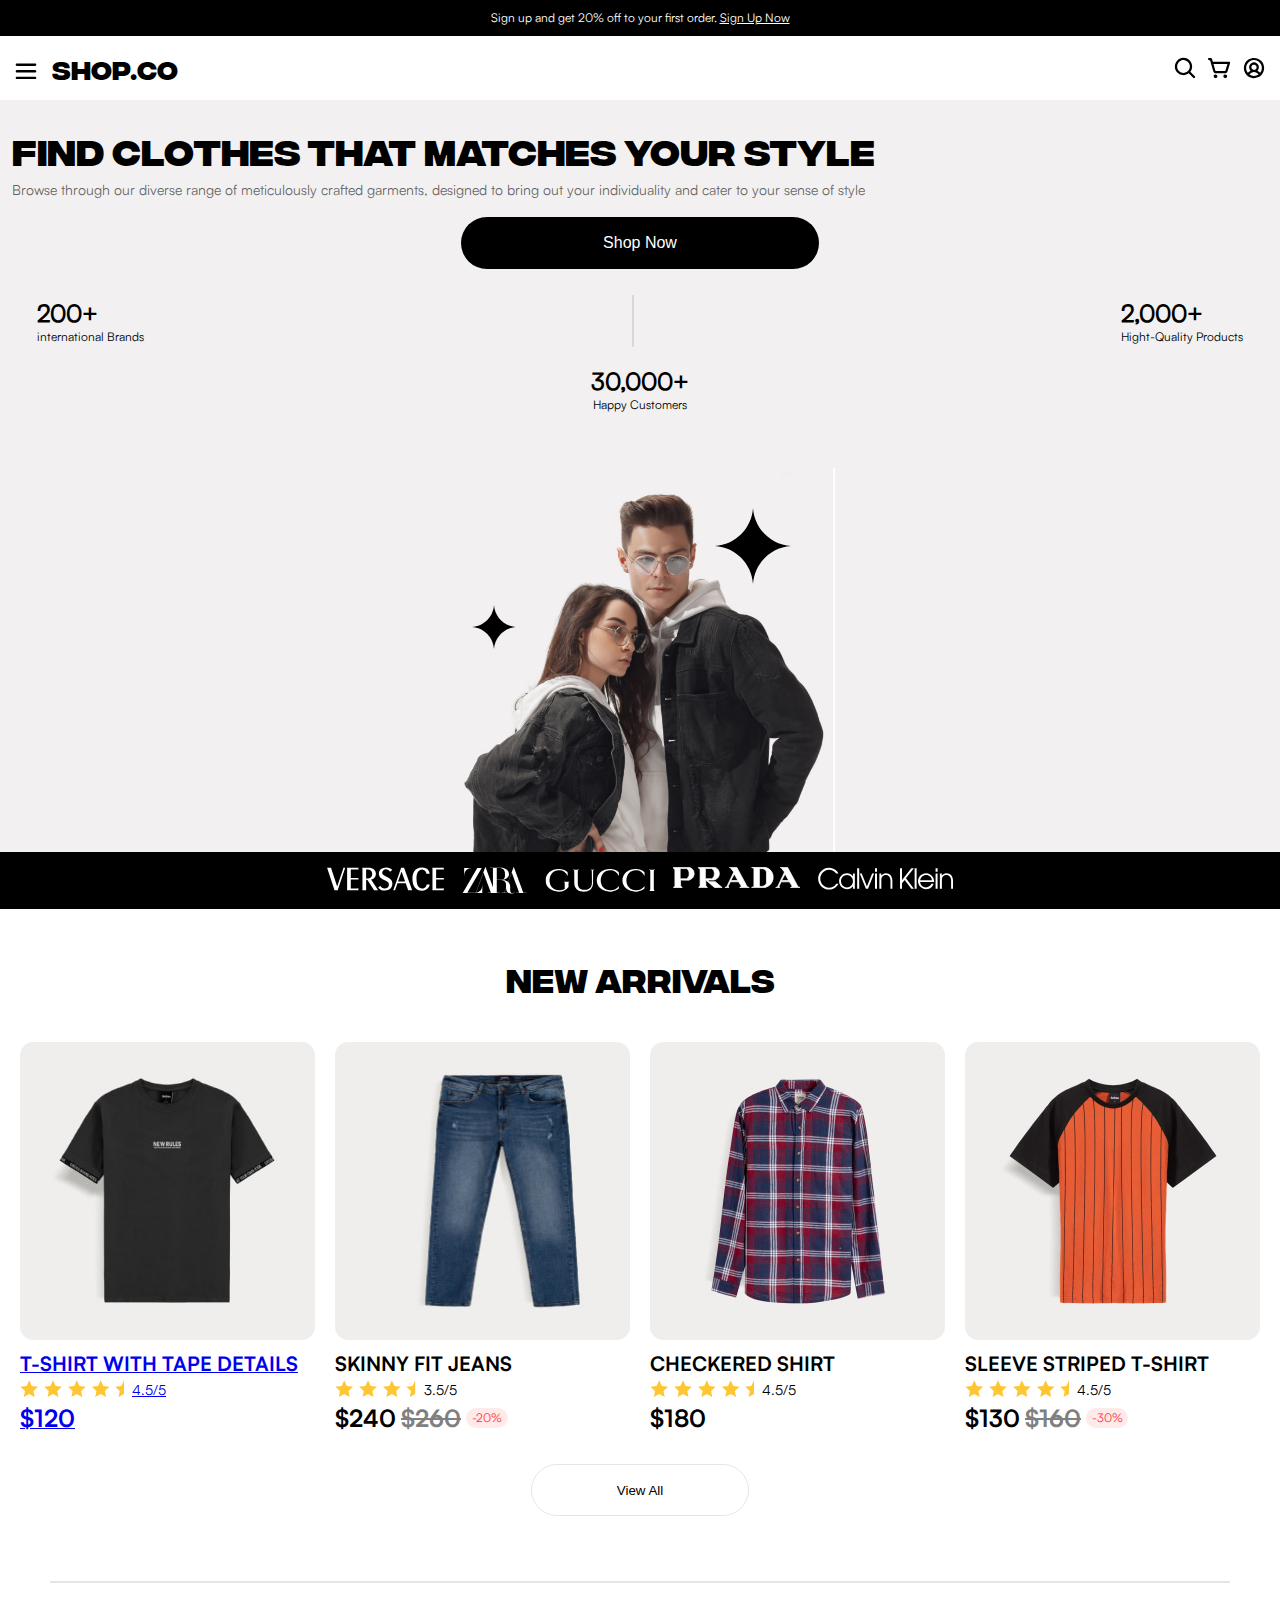
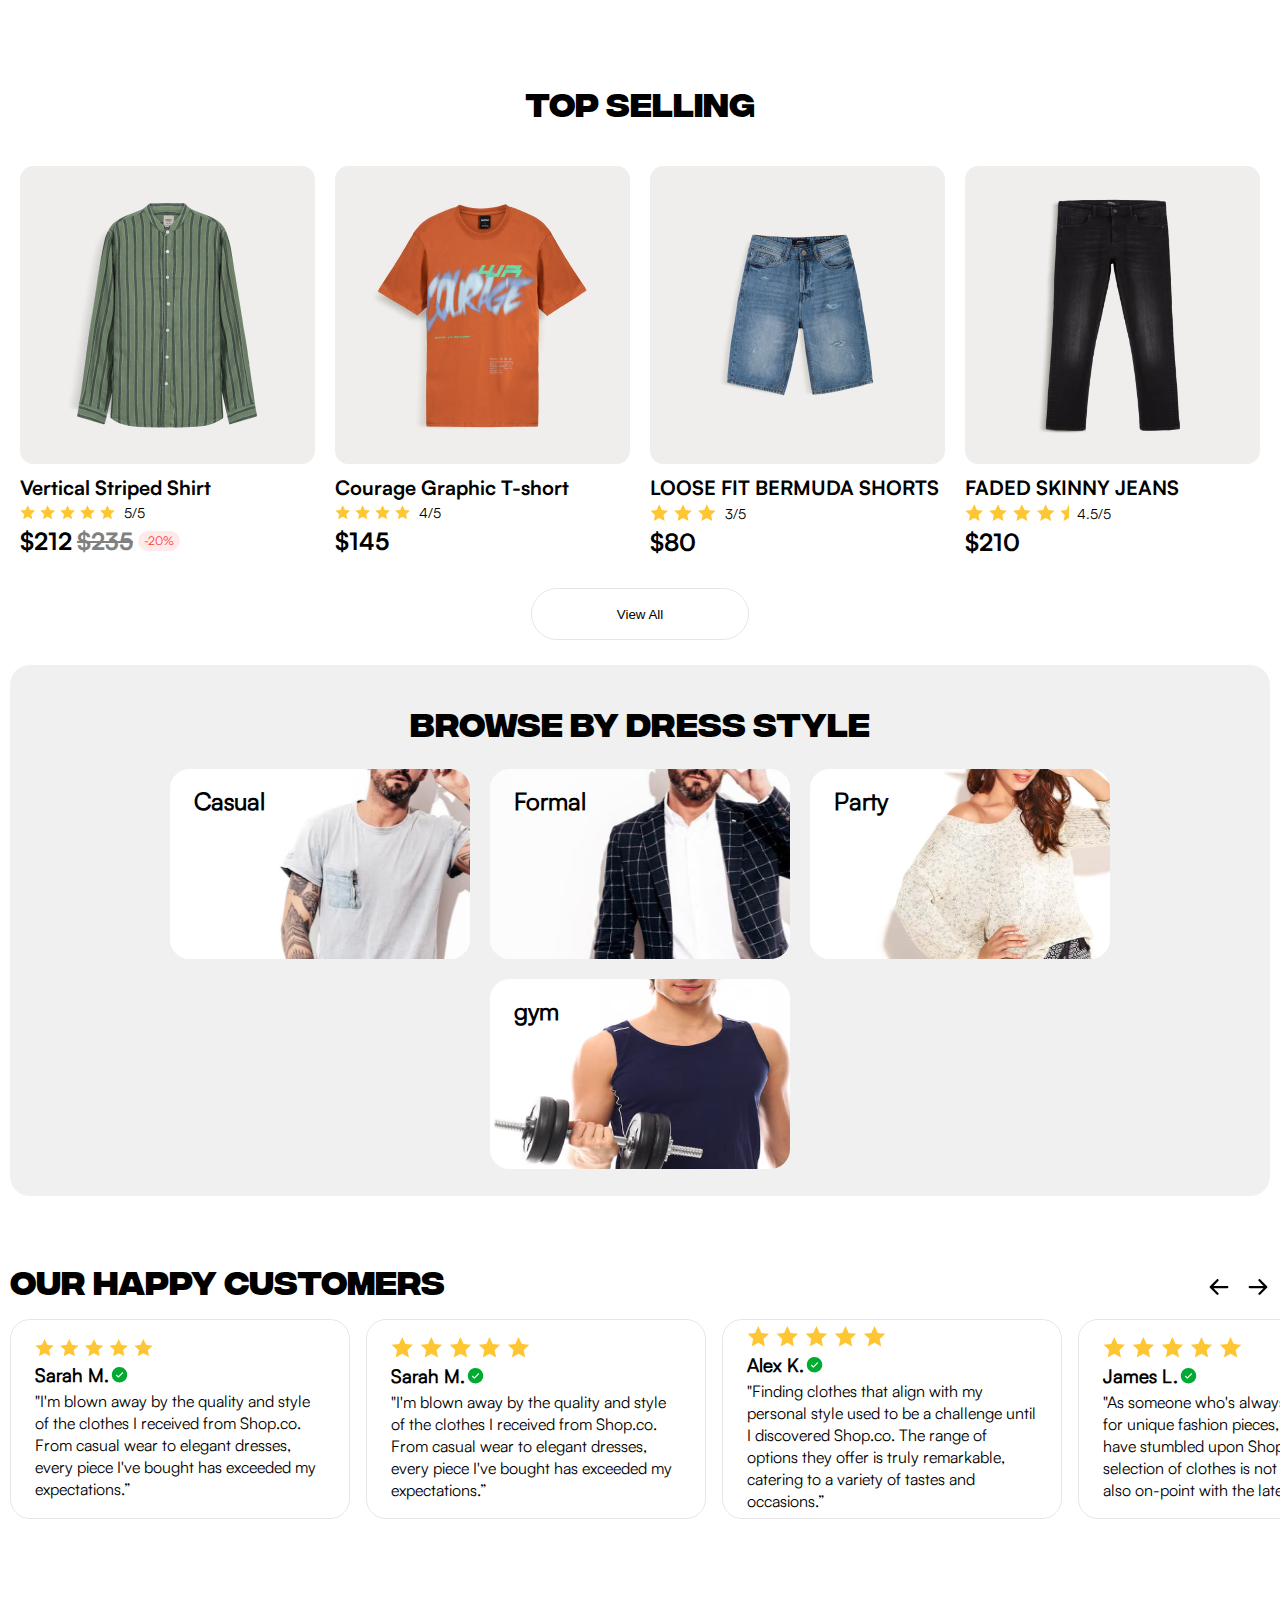
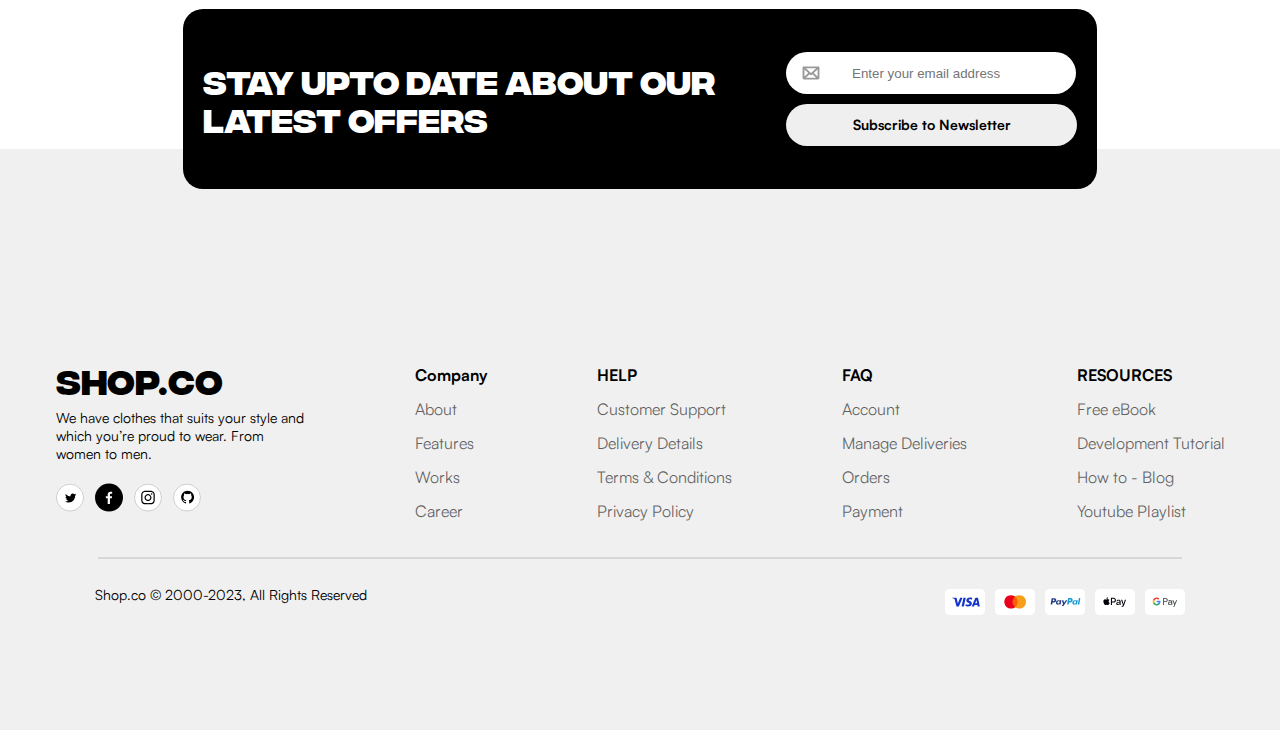
==== index.html @ 314d1ae5 "inital commit" ====
<html lang="en">
  <head>
    <meta charset="UTF-8" />
    <meta name="viewport" content="width=device-width, initial-scale=1.0" />
    <link rel="stylesheet" href="src/style.css" />
    <link href="https://fonts.googleapis.com/css2?family=Kanit:wght@400;700&display=swap" rel="stylesheet">
    <title>SHOP.CO</title>
    <script defer src="src/js/controller.js" type="module"></script>
  </head>
  <body>
    <header>
      <div class="offer">
        <p>
          Sign up and get 20% off to your first order. <a href="#"
            >Sign Up Now</a
          >
        </p>
        <div class="action">
          <svg width="14" height="14" viewBox="0 0 14 14" fill="none" xmlns="http://www.w3.org/2000/svg">
            <path d="M13.2882 11.9617C13.4644 12.1378 13.5633 12.3767 13.5633 12.6258C13.5633 12.8749 13.4644 13.1137 13.2882 13.2898C13.1121 13.466 12.8733 13.5649 12.6242 13.5649C12.3751 13.5649 12.1362 13.466 11.9601 13.2898L6.99997 8.32812L2.03825 13.2883C1.86213 13.4644 1.62326 13.5633 1.37418 13.5633C1.12511 13.5633 0.886243 13.4644 0.710122 13.2883C0.534002 13.1122 0.435059 12.8733 0.435059 12.6242C0.435059 12.3751 0.534002 12.1363 0.710122 11.9602L5.67184 7L0.711685 2.03828C0.535564 1.86216 0.436621 1.62329 0.436621 1.37422C0.436621 1.12515 0.535564 0.886276 0.711685 0.710156C0.887805 0.534036 1.12668 0.435092 1.37575 0.435092C1.62482 0.435092 1.86369 0.534036 2.03981 0.710156L6.99997 5.67187L11.9617 0.709374C12.1378 0.533254 12.3767 0.434311 12.6257 0.434311C12.8748 0.434311 13.1137 0.533254 13.2898 0.709374C13.4659 0.885495 13.5649 1.12437 13.5649 1.37344C13.5649 1.62251 13.4659 1.86138 13.2898 2.0375L8.32809 7L13.2882 11.9617Z" fill="white"/>
          </svg>            
        </div>
      </div>
      <nav>
        <div class="nav-content">
          <div class="nav-logo">
            <button class="mobile-menu-btn">
              <svg width="22" height="22" viewBox="0 0 20 10" class="bi-list" fill="none" xmlns="http://www.w3.org/2000/svg">
                <path d="M19.375 8C19.375 8.29837 19.2565 8.58452 19.0455 8.79549C18.8345 9.00647 18.5484 9.125 18.25 9.125H1.75C1.45163 9.125 1.16548 9.00647 0.954505 8.79549C0.743526 8.58452 0.625 8.29837 0.625 8C0.625 7.70163 0.743526 7.41548 0.954505 7.2045C1.16548 6.99353 1.45163 6.875 1.75 6.875H18.25C18.5484 6.875 18.8345 6.99353 19.0455 7.2045C19.2565 7.41548 19.375 7.70163 19.375 8ZM1.75 3.125H18.25C18.5484 3.125 18.8345 3.00647 19.0455 2.7955C19.2565 2.58452 19.375 2.29837 19.375 2C19.375 1.70163 19.2565 1.41548 19.0455 1.2045C18.8345 0.993526 18.5484 0.875 18.25 0.875H1.75C1.45163 0.875 1.16548 0.993526 0.954505 1.2045C0.743526 1.41548 0.625 1.70163 0.625 2C0.625 2.29837 0.743526 2.58452 0.954505 2.7955C1.16548 3.00647 1.45163 3.125 1.75 3.125ZM18.25 12.875H1.75C1.45163 12.875 1.16548 12.9935 0.954505 13.2045C0.743526 13.4155 0.625 13.7016 0.625 14C0.625 14.2984 0.743526 14.5845 0.954505 14.7955C1.16548 15.0065 1.45163 15.125 1.75 15.125H18.25C18.5484 15.125 18.8345 15.0065 19.0455 14.7955C19.2565 14.5845 19.375 14.2984 19.375 14C19.375 13.7016 19.2565 13.4155 19.0455 13.2045C18.8345 12.9935 18.5484 12.875 18.25 12.875Z" fill="black"/>
              </svg>
            </button>
            <span class="brand-name">SHOP.CO</span>
          </div>

          <!--For lg devices-->
          <div class="nav-options">
            <ul class="menu_options">
              <li class="shop">
                Shop
                <svg width="12" height="7" viewBox="0 0 12 7" fill="none" class="menu-btn" xmlns="http://www.w3.org/2000/svg">
                  <path d="M11.5306 1.53061L6.5306 6.53061C6.46092 6.60053 6.37813 6.65601 6.28696 6.69386C6.1958 6.73172 6.09806 6.7512 5.99935 6.7512C5.90064 6.7512 5.8029 6.73172 5.71173 6.69386C5.62057 6.65601 5.53778 6.60053 5.4681 6.53061L0.468098 1.53061C0.327202 1.38972 0.248047 1.19862 0.248047 0.999362C0.248047 0.800105 0.327202 0.609009 0.468098 0.468112C0.608994 0.327216 0.800091 0.248062 0.999348 0.248062C1.19861 0.248062 1.3897 0.327216 1.5306 0.468112L5.99997 4.93749L10.4693 0.467488C10.6102 0.326592 10.8013 0.247437 11.0006 0.247437C11.1999 0.247437 11.391 0.326592 11.5318 0.467488C11.6727 0.608384 11.7519 0.79948 11.7519 0.998738C11.7519 1.198 11.6727 1.38909 11.5318 1.52999L11.5306 1.53061Z" fill="black"/>
                  </svg>
                  <div class="shop-menu hidden">
                    <ul>
                      <li class="shop-menu-option" data-goto='top-selling-section'>TOP SELLING</li>
                      <li class="shop-menu-option" data-goto='browse-section'>BROWSE BY DRESS STYLE</li>
                      <li class="shop-menu-option" data-goto='newslist'>LEATEST OFFERS</li>
                    </ul>
                  </div>
              </li>
              <li>On Sale</li>
              <li class="new-arrival-btn" data-goto="new-arrivals-section">New Arrivals</li>
              <li>Brands</li>
              <li>
                <div class="search-field">
                    <div class="search-icon">
                      <svg width="22" height="22" viewBox="0 0 22 22" fill="none" xmlns="http://www.w3.org/2000/svg">
                        <path d="M20.7958 19.2041L16.3436 14.75C17.6785 13.0104 18.3018 10.8282 18.0869 8.64606C17.872 6.46389 16.8352 4.44515 15.1866 2.99936C13.538 1.55356 11.4013 0.78898 9.20972 0.860705C7.01817 0.932429 4.93595 1.83509 3.38546 3.38558C1.83497 4.93607 0.932307 7.01829 0.860583 9.20984C0.788858 11.4014 1.55344 13.5382 2.99924 15.1867C4.44503 16.8353 6.46377 17.8722 8.64594 18.087C10.8281 18.3019 13.0103 17.6787 14.7499 16.3437L19.2058 20.8006C19.3105 20.9053 19.4347 20.9883 19.5714 21.0449C19.7081 21.1015 19.8547 21.1307 20.0027 21.1307C20.1507 21.1307 20.2972 21.1015 20.434 21.0449C20.5707 20.9883 20.6949 20.9053 20.7996 20.8006C20.9042 20.696 20.9872 20.5717 21.0439 20.435C21.1005 20.2983 21.1296 20.1517 21.1296 20.0037C21.1296 19.8557 21.1005 19.7092 21.0439 19.5725C20.9872 19.4357 20.9042 19.3115 20.7996 19.2069L20.7958 19.2041ZM3.12487 9.49999C3.12487 8.23914 3.49876 7.0066 4.19925 5.95823C4.89975 4.90987 5.89539 4.09277 7.06026 3.61026C8.22514 3.12775 9.50694 3.00151 10.7436 3.24749C11.9802 3.49347 13.1161 4.10063 14.0077 4.99219C14.8992 5.88375 15.5064 7.01966 15.7524 8.25629C15.9984 9.49292 15.8721 10.7747 15.3896 11.9396C14.9071 13.1045 14.09 14.1001 13.0416 14.8006C11.9933 15.5011 10.7607 15.875 9.49987 15.875C7.80965 15.8733 6.18915 15.201 4.99398 14.0059C3.79882 12.8107 3.12661 11.1902 3.12487 9.49999Z" fill="black" fill-opacity="0.4"/>
                      </svg>                        
                    </div>
                    <div class="search">
                      <input type="text" placeholder="Search for products..." />
                    </div>
                  </div>
                </div>
              </li>
            </ul>

          <div class="nav-btns">
            <a href="">
              <svg width="22" height="22" viewBox="0 0 22 22" fill="none" class="bi-search" xmlns="http://www.w3.org/2000/svg">
                <path d="M20.7958 19.2041L16.3436 14.75C17.6785 13.0104 18.3018 10.8282 18.0869 8.64606C17.872 6.46389 16.8352 4.44515 15.1866 2.99936C13.538 1.55356 11.4013 0.78898 9.20972 0.860705C7.01817 0.932429 4.93595 1.83509 3.38546 3.38558C1.83497 4.93607 0.932307 7.01829 0.860583 9.20984C0.788858 11.4014 1.55344 13.5382 2.99924 15.1867C4.44503 16.8353 6.46377 17.8722 8.64594 18.087C10.8281 18.3019 13.0103 17.6787 14.7499 16.3437L19.2058 20.8006C19.3105 20.9053 19.4347 20.9883 19.5714 21.0449C19.7081 21.1015 19.8547 21.1307 20.0027 21.1307C20.1507 21.1307 20.2972 21.1015 20.434 21.0449C20.5707 20.9883 20.6949 20.9053 20.7996 20.8006C20.9042 20.696 20.9872 20.5717 21.0439 20.435C21.1005 20.2983 21.1296 20.1517 21.1296 20.0037C21.1296 19.8557 21.1005 19.7092 21.0439 19.5725C20.9872 19.4357 20.9042 19.3115 20.7996 19.2069L20.7958 19.2041ZM3.12487 9.49999C3.12487 8.23914 3.49876 7.0066 4.19925 5.95823C4.89975 4.90987 5.89539 4.09277 7.06026 3.61026C8.22514 3.12775 9.50694 3.00151 10.7436 3.24749C11.9802 3.49347 13.1161 4.10063 14.0077 4.99219C14.8992 5.88375 15.5064 7.01966 15.7524 8.25629C15.9984 9.49292 15.8721 10.7747 15.3896 11.9396C14.9071 13.1045 14.09 14.1001 13.0416 14.8006C11.9933 15.5011 10.7607 15.875 9.49987 15.875C7.80965 15.8733 6.18915 15.201 4.99398 14.0059C3.79882 12.8107 3.12661 11.1902 3.12487 9.49999Z" fill="black"/>
              </svg>
            </a>
            <a href="cart.html" class="cart-container">
              <svg width="23" height="22" viewBox="0 0 23 22" fill="none" xmlns="http://www.w3.org/2000/svg">
                <path d="M9.375 19.25C9.375 19.6208 9.26503 19.9834 9.059 20.2917C8.85298 20.6 8.56014 20.8404 8.21753 20.9823C7.87492 21.1242 7.49792 21.1613 7.1342 21.089C6.77049 21.0166 6.4364 20.838 6.17417 20.5758C5.91195 20.3136 5.73337 19.9795 5.66103 19.6158C5.58868 19.2521 5.62581 18.8751 5.76773 18.5325C5.90964 18.1899 6.14996 17.897 6.45831 17.691C6.76665 17.485 7.12916 17.375 7.5 17.375C7.99728 17.375 8.47419 17.5725 8.82582 17.9242C9.17745 18.2758 9.375 18.7527 9.375 19.25ZM17.25 17.375C16.8792 17.375 16.5166 17.485 16.2083 17.691C15.9 17.897 15.6596 18.1899 15.5177 18.5325C15.3758 18.8751 15.3387 19.2521 15.411 19.6158C15.4834 19.9795 15.662 20.3136 15.9242 20.5758C16.1864 20.838 16.5205 21.0166 16.8842 21.089C17.2479 21.1613 17.6249 21.1242 17.9675 20.9823C18.3101 20.8404 18.603 20.6 18.809 20.2917C19.015 19.9834 19.125 19.6208 19.125 19.25C19.125 18.7527 18.9275 18.2758 18.5758 17.9242C18.2242 17.5725 17.7473 17.375 17.25 17.375ZM22.0753 6.08094L19.5169 14.3966C19.3535 14.9343 19.0211 15.4051 18.569 15.739C18.1169 16.0729 17.5692 16.2521 17.0072 16.25H7.77469C7.2046 16.2482 6.65046 16.0616 6.1953 15.7183C5.74015 15.3751 5.40848 14.8936 5.25 14.3459L2.04469 3.125H1.125C0.826631 3.125 0.540483 3.00647 0.329505 2.7955C0.118526 2.58452 0 2.29837 0 2C0 1.70163 0.118526 1.41548 0.329505 1.2045C0.540483 0.993526 0.826631 0.875 1.125 0.875H2.32687C2.73407 0.876258 3.12988 1.00951 3.45493 1.25478C3.77998 1.50004 4.01674 1.84409 4.12969 2.23531L4.81312 4.625H21C21.1761 4.62499 21.3497 4.6663 21.5069 4.74561C21.664 4.82492 21.8004 4.94001 21.905 5.08164C22.0096 5.22326 22.0795 5.38746 22.1091 5.56102C22.1387 5.73458 22.1271 5.91266 22.0753 6.08094ZM19.4766 6.875H5.45531L7.41375 13.7281C7.43617 13.8065 7.48354 13.8755 7.54867 13.9245C7.6138 13.9736 7.69315 14.0001 7.77469 14H17.0072C17.0875 14.0002 17.1656 13.9746 17.2303 13.927C17.2949 13.8794 17.3426 13.8123 17.3662 13.7356L19.4766 6.875Z" fill="black"/>
              </svg>
              <div class="cart-items-count hidden">
                <span class="total-items">1</span>
              </div>
            </a>
            <a href="#">
              <svg width="22" height="22" viewBox="0 0 22 22" fill="none" xmlns="http://www.w3.org/2000/svg">
                <path d="M11 0.875C8.99747 0.875 7.0399 1.46882 5.37486 2.58137C3.70981 3.69392 2.41206 5.27523 1.64572 7.12533C0.879387 8.97543 0.678878 11.0112 1.06955 12.9753C1.46023 14.9393 2.42454 16.7435 3.84055 18.1595C5.25656 19.5755 7.06066 20.5398 9.02471 20.9305C10.9888 21.3211 13.0246 21.1206 14.8747 20.3543C16.7248 19.5879 18.3061 18.2902 19.4186 16.6251C20.5312 14.9601 21.125 13.0025 21.125 11C21.122 8.3156 20.0543 5.74199 18.1562 3.84383C16.258 1.94567 13.6844 0.877978 11 0.875ZM6.45969 17.4284C6.98195 16.7143 7.66528 16.1335 8.45418 15.7331C9.24308 15.3327 10.1153 15.124 11 15.124C11.8847 15.124 12.7569 15.3327 13.5458 15.7331C14.3347 16.1335 15.0181 16.7143 15.5403 17.4284C14.2134 18.3695 12.6268 18.875 11 18.875C9.37323 18.875 7.78665 18.3695 6.45969 17.4284ZM8.375 10.25C8.375 9.73082 8.52896 9.22331 8.8174 8.79163C9.10583 8.35995 9.5158 8.0235 9.99546 7.82482C10.4751 7.62614 11.0029 7.57415 11.5121 7.67544C12.0213 7.77672 12.489 8.02673 12.8562 8.39384C13.2233 8.76096 13.4733 9.22869 13.5746 9.73789C13.6759 10.2471 13.6239 10.7749 13.4252 11.2545C13.2265 11.7342 12.8901 12.1442 12.4584 12.4326C12.0267 12.721 11.5192 12.875 11 12.875C10.3038 12.875 9.63613 12.5984 9.14385 12.1062C8.65157 11.6139 8.375 10.9462 8.375 10.25ZM17.1875 15.8694C16.4583 14.9419 15.5289 14.1914 14.4688 13.6737C15.1444 12.9896 15.6026 12.1208 15.7858 11.1769C15.9689 10.2329 15.8688 9.25583 15.498 8.36861C15.1273 7.4814 14.5024 6.72364 13.702 6.19068C12.9017 5.65771 11.9616 5.37334 11 5.37334C10.0384 5.37334 9.09833 5.65771 8.29797 6.19068C7.49762 6.72364 6.87275 7.4814 6.50198 8.36861C6.13121 9.25583 6.0311 10.2329 6.21424 11.1769C6.39739 12.1208 6.85561 12.9896 7.53125 13.6737C6.4711 14.1914 5.54168 14.9419 4.8125 15.8694C3.89661 14.7083 3.32614 13.3129 3.1664 11.8427C3.00665 10.3725 3.2641 8.88711 3.90925 7.55644C4.55441 6.22578 5.5612 5.10366 6.81439 4.31855C8.06757 3.53343 9.5165 3.11703 10.9953 3.11703C12.4741 3.11703 13.9231 3.53343 15.1762 4.31855C16.4294 5.10366 17.4362 6.22578 18.0814 7.55644C18.7265 8.88711 18.984 10.3725 18.8242 11.8427C18.6645 13.3129 18.094 14.7083 17.1781 15.8694H17.1875Z" fill="black"/>
              </svg>    
            </a>
          </div>
        </div>
      </nav>
    </header>

    <div class="nav-menu hidden">
      <ul>
        <li class="shop">
          <span class="shop-title">Shop</span>
          <svg width="12" height="7" viewBox="0 0 12 7" fill="none" class="menu-btn" xmlns="http://www.w3.org/2000/svg">
            <path d="M11.5306 1.53061L6.5306 6.53061C6.46092 6.60053 6.37813 6.65601 6.28696 6.69386C6.1958 6.73172 6.09806 6.7512 5.99935 6.7512C5.90064 6.7512 5.8029 6.73172 5.71173 6.69386C5.62057 6.65601 5.53778 6.60053 5.4681 6.53061L0.468098 1.53061C0.327202 1.38972 0.248047 1.19862 0.248047 0.999362C0.248047 0.800105 0.327202 0.609009 0.468098 0.468112C0.608994 0.327216 0.800091 0.248062 0.999348 0.248062C1.19861 0.248062 1.3897 0.327216 1.5306 0.468112L5.99997 4.93749L10.4693 0.467488C10.6102 0.326592 10.8013 0.247437 11.0006 0.247437C11.1999 0.247437 11.391 0.326592 11.5318 0.467488C11.6727 0.608384 11.7519 0.79948 11.7519 0.998738C11.7519 1.198 11.6727 1.38909 11.5318 1.52999L11.5306 1.53061Z" fill="black"/>
          </svg>
          <div class="shop-menu hidden">
            <ul>
              <li class="shop-menu-option" data-goto='top-selling-section'>TOP SELLING</li>
              <li class="shop-menu-option" data-goto='browse-section'>BROWSE BY DRESS STYLE</li>
              <li class="shop-menu-option" data-goto='newslist'>LEATEST OFFERS</li>
            </ul>
          </div>
        </li>
        <li>On Sale</li>
        <li class="new-arrival-btn" data-goto="new-arrivals-section">New Arrivals</li>
        <li>Brands</li>
      </ul>
      <hr class="nav-menu-hr">
      <div class="barnd-info">
        <div class="logo">
          <span>SHOP.CO</span>
        </div>
        <div class="copy-rights">
          Shop.co © 2000-2023, All Rights Reserved
        </div>
      </div>
    </div>

    

    <main class="main-view">
        <!--Landing section-->
        <section class="section landing-section">
          <div class="landing-content">
            <h1>FIND CLOTHES THAT MATCHES YOUR STYLE</h1>
            <p>Browse through our diverse range of meticulously crafted garments, designed to bring out your individuality and cater to your sense of style</p>
            <div class="landing-action">
              <button class="shop-btn">Shop Now</button>
            </div>
            <div class="common-info">
                <div class="international-brands">
                    <p>200+ <br><span>international Brands</span></p>
                </div>
                <hr>
                <div class="hight-quality--products">
                    <p>2,000+ <br> <span>Hight-Quality Products</span></p>
                </div> <hr class="line">
                <div class="happy-customers">
                    <p>30,000+ <br><span>Happy Customers</span></p>
                </div>
            </div>
          </div>
            <div class="landing-seciotn--img">
              <div class="img-container">
                <img src="src/img/rectagle1.jpg" alt="" class="landing-img">
                <svg width="76" height="76" viewBox="0 0 76 76" fill="none" class="star1" xmlns="http://www.w3.org/2000/svg">
                  <path d="M38 0C39.2901 20.4286 55.5712 36.71 76 38C55.5712 39.2901 39.2901 55.5712 38 76C36.71 55.5712 20.4286 39.2901 0 38C20.4286 36.71 36.71 20.4286 38 0Z" fill="black"/>
                </svg>
                <svg width="44" height="44" viewBox="0 0 44 44" fill="none" class="star2" xmlns="http://www.w3.org/2000/svg">
                  <path d="M22 0C22.7469 11.8271 32.1728 21.2531 44 22C32.1728 22.7469 22.7469 32.1728 22 44C21.2531 32.1728 11.8271 22.7469 0 22C11.8271 21.2531 21.2531 11.8271 22 0Z" fill="black"/>
                </svg>  
              </div>
            </div>
            <div class="brands">
              <svg width="117" height="24" viewBox="0 0 117 24" fill="none" xmlns="http://www.w3.org/2000/svg">
                <path fill-rule="evenodd" clip-rule="evenodd" d="M105.305 0.862209H116.736V2.68371C116.404 2.57222 116.057 2.51474 115.707 2.51349H109.135V11.025H115.527C115.987 11.025 116.395 10.9746 116.736 10.8887V12.7022C116.446 12.6343 116.047 12.5999 115.553 12.5999H109.135V21.4009H115.51C115.86 21.4009 116.277 21.35 116.736 21.2392V23.1969H105.322C105.413 22.8526 105.459 22.4979 105.458 22.1417V1.94293C105.458 1.50066 105.407 1.13476 105.305 0.862209ZM102.659 6.65867L99.3559 6.63371C99.1942 4.77776 98.1305 2.98122 95.7898 2.65026C90.7761 2.19901 89.3629 7.70544 89.4907 11.7318C89.619 15.6129 90.2394 21.5796 95.4149 21.5796C97.5858 21.5796 99.6709 19.3493 99.6025 17.4684L102.659 17.4434C102.437 21.3245 97.9857 23.5713 95.8662 23.6482C88.6231 23.8953 85.5921 19.0687 85.4393 12.1821C85.3036 5.94434 87.8569 0.402466 95.0151 0.402466C101.143 0.487825 102.327 4.11386 102.659 6.65867ZM51.1458 20.6601L53.3337 18.8301C54.4738 20.7115 55.4103 21.5706 57.6746 21.5706C59.9723 21.5706 61.9051 20.1749 61.9051 17.707C61.9051 16.4895 61.4109 15.4936 60.4325 14.7449C59.9892 14.3954 58.8661 13.7914 57.0955 12.9488C54.4484 11.6809 51.8696 10.0291 51.8696 6.71008C51.8696 2.52198 55.4273 0.675017 59.1806 0.538242C61.4024 0.453382 64.1604 1.67986 65.275 3.05809L63.0537 4.76878C62.6575 4.02944 62.0685 3.41118 61.3492 2.97964C60.6299 2.54811 59.8072 2.3194 58.9684 2.31781C56.1336 2.31781 53.8868 5.6034 56.2359 7.86768C56.8314 8.44622 58.0494 9.16105 59.9049 10.0121C62.8665 11.3999 65.3943 13.0591 65.3943 16.7281C65.3943 17.996 65.0624 19.1791 64.407 20.2603C63.0881 22.4392 60.8833 23.5289 57.8023 23.5289C54.2612 23.5289 53.5638 22.7202 51.1458 20.6601ZM19.9766 0.862209H31.3983V2.68371C31.0665 2.57226 30.719 2.51479 30.369 2.51349H23.7983V11.025H30.1903C30.65 11.025 31.0589 10.9746 31.3988 10.8887V12.7022C31.1093 12.6343 30.7094 12.5999 30.2247 12.5999H23.7983V21.4009H30.1733C30.5223 21.4009 30.9396 21.35 31.3988 21.2392V23.1969H19.9941C20.0775 22.8513 20.1202 22.4972 20.1214 22.1417V1.94293C20.1214 1.50066 20.07 1.13476 19.9766 0.862209ZM0 0.862209H4.15366V1.06687C4.15366 1.25406 4.21306 1.50066 4.3154 1.81564L10.1708 19.4431L16.1804 1.73877C16.2737 1.44126 16.3251 1.15173 16.3251 0.862209H18.3423C18.1381 1.21962 17.9849 1.5351 17.891 1.81564L11.0303 22.2864C10.9625 22.4821 10.9031 22.7886 10.8521 23.1974H7.44724C7.39579 22.888 7.31899 22.5833 7.21762 22.2864L0.493687 1.97737C0.338365 1.60282 0.17644 1.23104 0.00798685 0.862209H0ZM44.1154 12.5065C46.8389 11.9699 48.9245 9.88485 48.9245 6.90576C48.9245 2.99819 45.6558 0.86171 41.9959 0.86171H35.3059C35.3992 1.20265 35.4506 1.56006 35.4506 1.93444V22.1237C35.4506 22.558 35.3992 22.9239 35.3059 23.1964H39.2893C39.1919 22.8472 39.1432 22.4862 39.1446 22.1237V12.847L40.421 12.9833L47.0945 23.1964H51.1034L44.1154 12.5065ZM43.426 10.8043C42.7027 11.3145 41.8341 11.5696 40.8383 11.5696H39.1361V2.48903H40.6596C41.9624 2.48903 42.9748 2.812 43.6986 3.45843C44.6859 4.35296 45.1881 5.56147 45.1881 7.07648C45.1881 8.71079 44.6006 9.95374 43.426 10.8048M84.7754 22.2695L77.3367 1.60299C77.254 1.36404 77.2053 1.11469 77.1919 0.862209H73.9737C73.9737 1.12627 73.9313 1.40681 73.829 1.68785L66.6203 22.2695C66.526 22.5665 66.3732 22.8735 66.1691 23.1969H68.2457C68.2377 22.8565 68.2801 22.5415 68.3739 22.2695L70.5094 16.2H78.7234L80.8344 22.27C80.9452 22.6009 80.9962 22.9074 80.9962 23.1969H85.3036C85.056 22.848 84.8778 22.533 84.7754 22.2695ZM71.0715 14.5572L74.5443 4.47127L78.1109 14.5572H71.0715Z" fill="white"/>
              </svg>
              <svg width="65" height="27" viewBox="0 0 65 27" fill="none" xmlns="http://www.w3.org/2000/svg">
                  <g clip-path="url(#clip0_202_74)">
                  <path d="M61.2723 25.852L51.8186 0.0227119L51.8121 0.00561523H51.6255L49.6788 5.31343L46.1347 14.9765L46.1264 14.9688C44.898 13.8932 43.1651 13.2209 40.9825 12.9705L40.3169 12.9023L40.9772 12.8183C44.5764 12.1765 46.9958 9.92072 46.9958 7.20299C46.9958 3.47617 43.4636 0.874885 38.4038 0.874885H27.8763V1.06358H30.9353V20.3207L23.5061 0.0226486L23.4994 0.00561523H23.3128L21.366 5.31343L13.8573 25.7855L13.8111 25.7908C13.6828 25.8065 13.5559 25.819 13.4303 25.8284C13.2415 25.8431 13.0537 25.8519 12.8653 25.8519H5.27843L19.7001 1.06352L19.8073 0.877228H2.16903V8.54539H2.35618C2.38936 4.81034 4.58132 1.06352 9.42428 1.06352H15.2669L0.736328 26.0376H20.3119V18.691H20.1247C20.0992 21.9464 18.2395 25.0385 14.1956 25.7367L14.067 25.7585L17.1468 17.358H25.7743L28.883 25.852H25.8164V26.0377H37.853V25.852H34.7732V13.0393H38.3268C41.9432 13.0393 44.0173 14.6426 44.0173 17.4367V19.7094C44.0173 19.9599 44.0344 20.326 44.0534 20.6322V20.6434L42.1433 25.8507H39.6481V26.0365H44.8132V25.8507H42.3448L44.0842 21.1089C44.0878 21.1547 44.0896 21.1824 44.0896 21.1824L44.1376 21.6096L44.1838 21.8923C44.474 23.6408 45.1479 24.9262 46.1862 25.7126L46.3355 25.8202C47.1243 26.3644 48.1046 26.64 49.2506 26.64C50.7686 26.64 51.7807 26.2645 52.6164 25.3806L52.5069 25.2783C51.7369 25.9835 51.0907 26.2692 50.2811 26.2692C48.9017 26.2692 48.1798 24.6088 48.1798 22.9714V19.787C48.1871 18.9969 48.0624 18.211 47.8108 17.4614L47.7765 17.3626V17.3591H54.0869L57.1957 25.8531H54.129V26.0388H64.5452V25.8531L61.2723 25.852ZM17.2155 17.1722L21.4656 5.58501L25.7062 17.1722H17.2155ZM34.775 12.8529V1.06352H37.4875C41.111 1.06352 43.024 3.20111 43.024 7.24301C43.024 11.5417 41.9259 12.8529 38.3268 12.8529H34.775ZM47.7029 17.1722L47.6846 17.1264C47.4041 16.4486 46.9958 15.8302 46.4816 15.3044L46.304 15.128L46.285 15.1104L49.7758 5.58501L54.0164 17.1722H47.7029Z" fill="white"/>
                  </g>
                  <defs>
                  <clipPath id="clip0_202_74">
                  <rect width="63.8088" height="26.6454" fill="white" transform="translate(0.736328)"/>
                  </clipPath>
                  </defs>
                </svg>
                <svg width="110" height="26" viewBox="0 0 110 26" fill="none" xmlns="http://www.w3.org/2000/svg">
                    <g clip-path="url(#clip0_202_76)">
                    <path d="M99.6324 8.62006L99.428 8.6847C98.6332 7.04145 97.4976 5.73335 96.0213 4.76038C94.5678 3.7874 92.7396 3.30091 90.5365 3.30091C89.3102 3.30091 88.1405 3.54955 87.0277 4.04682C85.9148 4.52253 84.9383 5.20361 84.0979 6.09007C83.2803 6.95493 82.6217 8.00358 82.122 9.23602C81.6224 10.4685 81.3726 11.8306 81.3726 13.3225C81.3726 14.8144 81.6224 16.1765 82.122 17.409C82.6217 18.6414 83.2803 19.7008 84.0979 20.5873C84.9383 21.4522 85.9148 22.1225 87.0277 22.5982C88.1405 23.0738 89.3102 23.3116 90.5366 23.3116C92.7169 23.3116 94.4883 22.9873 95.851 22.3387C97.2364 21.6684 98.4061 20.6522 99.3599 19.2901L99.5643 19.3547L99.4964 21.4304C98.9741 21.9493 98.3722 22.4142 97.6909 22.8249C97.0096 23.2141 96.2715 23.5493 95.4766 23.8304C94.7044 24.0898 93.8981 24.2844 93.0578 24.4141C92.2175 24.5656 91.3772 24.6414 90.5369 24.6414C88.7881 24.6414 87.1188 24.3711 85.529 23.8305C83.9393 23.29 82.5425 22.5332 81.3388 21.5603C80.1351 20.5657 79.1813 19.3765 78.4772 17.9927C77.7731 16.5873 77.4211 15.0306 77.4211 13.3225C77.4211 11.6144 77.7731 10.0684 78.4772 8.68467C79.1813 7.27924 80.1351 6.07924 81.3388 5.08468C82.5425 4.09007 83.9392 3.33331 85.529 2.8144C87.1188 2.27385 88.7881 2.00357 90.5369 2.00357C91.3772 2.00357 92.2175 2.06843 93.0578 2.19816C93.8981 2.32789 94.7044 2.5333 95.4766 2.8144C96.2715 3.07386 97.0096 3.409 97.6909 3.81982C98.3722 4.20901 98.9741 4.66306 99.4964 5.18197L99.6324 8.62006ZM24.5623 14.8147C24.3126 14.9227 24.0741 15.0633 23.8469 15.2365C23.6196 15.4093 23.506 15.6472 23.506 15.95V19.9392C22.4159 21.4311 21.0191 22.5878 19.3158 23.4095C17.6124 24.2311 15.7274 24.6419 13.6606 24.6419C11.9119 24.6419 10.2426 24.3716 8.65283 23.8311C7.06305 23.2905 5.66631 22.5338 4.4626 21.5608C3.2589 20.5662 2.30503 19.3771 1.60096 17.9933C0.896934 16.5879 0.544922 15.0311 0.544922 13.323C0.544922 11.6149 0.896934 10.069 1.60096 8.6852C2.30503 7.27977 3.2589 6.07978 4.4626 5.08521C5.66631 4.0906 7.06305 3.33385 8.65283 2.81496C10.2426 2.27439 11.9119 2.0041 13.6606 2.0041C14.501 2.0041 15.3413 2.06896 16.1816 2.19869C17.0219 2.32842 17.8282 2.53383 18.6004 2.81493C19.3953 3.07439 20.1334 3.40953 20.8147 3.82036C21.496 4.20954 22.0979 4.66359 22.6203 5.18251L22.7568 8.62031L22.5524 8.68495C21.7575 7.04169 20.6219 5.73357 19.1457 4.76061C17.6922 3.78762 15.8639 3.30113 13.6609 3.30113C12.4345 3.30113 11.2649 3.54978 10.1521 4.04707C9.03919 4.52276 8.06259 5.20384 7.22226 6.0903C6.40464 6.95517 5.74603 8.00383 5.24642 9.23627C4.74674 10.4687 4.4969 11.8309 4.4969 13.3227C4.4969 14.793 4.73537 16.1443 5.21233 17.3768C5.71199 18.6092 6.37062 19.6687 7.18823 20.5552C8.02852 21.42 9.0051 22.1011 10.118 22.5984C11.2308 23.074 12.4118 23.3119 13.6609 23.3119C16.0229 23.3119 18.0442 22.8795 19.7248 22.0146V15.9498C19.7248 15.6472 19.6 15.4093 19.3503 15.2362C19.1231 15.0634 18.8959 14.9228 18.6689 14.8144L18.7001 14.6524C18.8135 14.6722 19.0179 14.6938 19.3133 14.7171C19.6087 14.7369 19.9153 14.7584 20.2331 14.7817H23.163C23.4356 14.7619 23.6967 14.7404 23.9466 14.7171C24.1963 14.6973 24.3893 14.6758 24.5255 14.6524L24.5623 14.8147ZM49.2373 2.68495C49.0101 2.79293 48.783 2.93353 48.556 3.10676C48.3288 3.27961 48.2039 3.60393 48.1815 4.07973C48.1607 4.59864 48.1381 5.25811 48.1136 6.05812C48.1136 6.83651 48.1032 7.72298 48.0824 8.71752C48.0824 9.71215 48.072 10.7932 48.0513 11.9608V15.5932C48.0305 16.9986 47.8487 18.1986 47.506 19.1932C47.1653 20.1878 46.7111 21.0202 46.1433 21.6905C45.5983 22.3608 44.9851 22.8905 44.3037 23.2797C43.6451 23.6689 42.9864 23.9608 42.3278 24.1554C41.6919 24.3717 41.0901 24.5014 40.5223 24.5445C39.9545 24.6094 39.5116 24.6418 39.1937 24.6418C37.8992 24.6418 36.65 24.4797 35.4463 24.1554C34.2426 23.8528 33.1865 23.3555 32.2781 22.6635C31.3696 21.9716 30.6429 21.0743 30.0978 19.9716C29.5528 18.8689 29.2802 17.5284 29.2802 15.95V12.2851V8.91212C29.2802 7.87427 29.2698 6.94455 29.2491 6.12295C29.2491 5.2797 29.2387 4.59861 29.2179 4.0797C29.1971 3.60401 29.0723 3.27969 28.8434 3.10674C28.6161 2.9339 28.389 2.79329 28.162 2.68492L28.1932 2.52296C28.3066 2.54273 28.4884 2.56428 28.7385 2.5876C29.011 2.60737 29.2836 2.62892 29.5561 2.65224C29.8515 2.65224 30.1354 2.66213 30.4078 2.6819H31.6342C31.9067 2.66213 32.1906 2.65224 32.4858 2.65224C32.7812 2.63246 33.0538 2.61092 33.3034 2.5876C33.576 2.56782 33.7689 2.54628 33.8824 2.52296L33.9135 2.68492C33.6638 2.7929 33.4254 2.9335 33.1981 3.10674C32.9937 3.27958 32.8801 3.6039 32.8572 4.0797C32.8365 4.59861 32.8138 5.2797 32.7893 6.12295V15.9499C32.7893 18.3067 33.3685 20.0472 34.5267 21.1715C35.685 22.2959 37.3997 22.858 39.6709 22.858C40.3295 22.858 41.0789 22.7823 41.9193 22.6308C42.7596 22.458 43.5432 22.112 44.2699 21.593C45.0194 21.0741 45.6439 20.3389 46.1436 19.3876C46.6659 18.4362 46.9271 17.1714 46.9271 15.593C46.9271 13.8849 46.9167 12.4255 46.896 11.2147C46.896 9.98224 46.8856 8.93359 46.8648 8.06871C46.8648 7.18224 46.8544 6.42548 46.8337 5.79844C46.8129 5.17143 46.7902 4.59847 46.7657 4.07953C46.7449 3.60384 46.6201 3.27952 46.3912 3.10657C46.1639 2.93373 45.9368 2.79311 45.7098 2.68473L45.741 2.52279C45.9907 2.56588 46.2746 2.60919 46.5927 2.65271C46.9105 2.67249 47.2057 2.68238 47.4784 2.68238C47.7281 2.68238 48.012 2.67249 48.3301 2.65271C48.6707 2.60962 48.966 2.56631 49.2159 2.52279L49.2373 2.68495ZM73.9574 8.62006L73.753 8.6847C72.9581 7.04145 71.8225 5.73335 70.3463 4.76038C68.8928 3.7874 67.0645 3.30091 64.8616 3.30091C63.6351 3.30091 62.4655 3.54955 61.3526 4.04682C60.2398 4.52253 59.2632 5.20361 58.4229 6.09007C57.6053 6.95493 56.9467 8.00358 56.447 9.23602C55.9474 10.4685 55.6976 11.8306 55.6976 13.3225C55.6976 14.8144 55.9474 16.1765 56.447 17.409C56.9467 18.6414 57.6053 19.7008 58.4229 20.5873C59.2632 21.4522 60.2398 22.1225 61.3527 22.5982C62.4655 23.0738 63.6352 23.3116 64.8616 23.3116C67.0419 23.3116 68.8133 22.9873 70.176 22.3387C71.5614 21.6684 72.731 20.6522 73.6849 19.2901L73.8893 19.3547L73.8214 21.4304C73.299 21.9493 72.6971 22.4141 72.0158 22.8249C71.3344 23.2141 70.5963 23.5492 69.8014 23.8303C69.0293 24.0898 68.223 24.2844 67.3826 24.4141C66.5423 24.5656 65.702 24.6413 64.8617 24.6413C63.1129 24.6413 61.4437 24.3711 59.8539 23.8305C58.2641 23.29 56.8674 22.5332 55.6637 21.5602C54.4599 20.5657 53.5061 19.3765 52.8021 17.9927C52.098 16.5873 51.746 15.0306 51.746 13.3224C51.746 11.6143 52.098 10.0684 52.8021 8.68464C53.5061 7.27921 54.4599 6.07922 55.6637 5.08465C56.8674 4.09004 58.2641 3.33329 59.8539 2.81437C61.4437 2.27382 63.113 2.00354 64.8617 2.00354C65.702 2.00354 66.5423 2.0684 67.3827 2.19813C68.223 2.32786 69.0293 2.53327 69.8014 2.81437C70.5963 3.07383 71.3344 3.40897 72.0158 3.8198C72.6971 4.20898 73.299 4.66303 73.8213 5.18195L73.9574 8.62006ZM109.9 24.0903C109.787 24.0705 109.594 24.049 109.321 24.0257C109.072 24.0257 108.799 24.0158 108.504 23.996C108.208 23.996 107.925 23.9861 107.652 23.9663H105.608C105.336 23.9861 105.063 24.0076 104.791 24.031C104.541 24.0507 104.348 24.0723 104.212 24.0956L104.181 23.9656C104.408 23.8577 104.635 23.7171 104.862 23.5438C105.089 23.371 105.214 23.0467 105.236 22.5709C105.257 22.0519 105.268 21.5114 105.268 20.9493C105.288 20.3871 105.299 19.7492 105.299 19.0357V16.6033V13.3276V10.052V7.58713C105.299 6.87362 105.288 6.24659 105.268 5.70604C105.268 5.14388 105.257 4.60334 105.236 4.08443C105.216 3.60874 105.091 3.28442 104.862 3.11147C104.635 2.91687 104.408 2.76558 104.181 2.65758L104.212 2.52769C104.348 2.57078 104.541 2.60321 104.791 2.62498C105.063 2.62498 105.336 2.63487 105.608 2.65465C105.904 2.67442 106.188 2.68431 106.46 2.68431H107.652C107.925 2.66453 108.209 2.65465 108.504 2.65465C108.799 2.63487 109.072 2.61332 109.321 2.59C109.594 2.57023 109.787 2.54868 109.9 2.52536L109.931 2.65532C109.682 2.76329 109.443 2.91458 109.216 3.10917C109.012 3.28201 108.898 3.60633 108.875 4.08213C108.854 4.60105 108.832 5.14158 108.807 5.70374V20.947C108.828 21.5091 108.851 22.0497 108.875 22.5686C108.896 23.0443 109.01 23.3686 109.216 23.5415C109.443 23.7144 109.682 23.855 109.931 23.9633L109.9 24.0903Z" fill="white"/>
                    </g>
                    <defs>
                    <clipPath id="clip0_202_76">
                    <rect width="109.387" height="25.2431" fill="white" transform="translate(0.544922 0.701172)"/>
                    </clipPath>
                    </defs>
                  </svg>
                  <svg width="127" height="21" viewBox="0 0 127 21" fill="none" xmlns="http://www.w3.org/2000/svg">
                      <g clip-path="url(#clip0_202_78)">
                      <path fill-rule="evenodd" clip-rule="evenodd" d="M0 0.591732L1.91951 2.76177V18.6444L0.496854 20.7226L9.20973 20.736L7.63931 18.8237L7.47624 13.1039L15.8773 13.1496C18.4238 12.2997 21.0415 10.4878 21.1672 6.8247C21.1271 3.27485 18.9651 0.998025 16.455 0.545043L0 0.591732ZM7.16493 1.60746V11.811L13.6106 11.8577C15.0773 10.6721 16.1891 9.76411 16.1446 6.91758C16.1236 4.59655 15.6349 2.57253 13.4772 1.60796L7.16493 1.60746ZM25.1994 0.476003L27.119 2.64654V18.5292L25.6963 20.6084L34.4087 20.6208L32.8383 18.7085L32.6752 12.9886H32.7101L41.7113 20.6853L49.1814 20.6243L42.3636 14.7126H36.672L34.666 12.9996L41.0763 13.0343C43.6227 12.1845 46.2399 10.3726 46.3662 6.70947C46.3265 3.16012 44.1645 0.882792 41.654 0.430307L25.1994 0.476003ZM32.3639 1.49173V11.6952L38.8096 11.7419C40.2767 10.5563 41.3881 9.64839 41.3436 6.80136C41.3226 4.48082 40.8338 2.45631 38.6762 1.49173H32.3639ZM56.3731 0.453155H63.8857L73.6649 18.6444C74.0882 20.0491 75.354 19.8757 76.1989 20.4916H66.7305L68.1532 20.0456L68.0642 18.6911L65.6192 14.7663L57.3065 14.813L55.5286 18.5992C55.4693 19.0299 55.0097 19.3567 55.3507 19.8916L56.0178 20.5378L51.9282 20.4454L53.7066 19.8916L60.4182 5.71708V4.74704L57.5825 0.954812L56.3731 0.453155ZM57.8321 13.5171L61.2847 6.96427L64.8794 13.4804L57.8321 13.5171ZM107.174 0.49289H114.686L124.466 18.6842C124.889 20.0888 126.155 19.9155 127 20.5314H117.531L118.954 20.0843L118.865 18.7299L116.42 14.806L108.108 14.8527L106.33 18.638C106.27 19.0696 105.811 19.3964 106.151 19.9314L106.818 20.5776L102.729 20.4852L104.508 19.9314L111.219 5.75682V4.78628L108.384 0.994548L107.174 0.49289ZM108.633 13.5573L112.086 7.0045L115.681 13.5196L108.633 13.5573ZM78.797 0.263916L92.1801 0.337923C96.4896 1.34968 99.2317 3.98909 100.082 8.59342L100.046 12.1845C99.2603 16.2871 96.6857 19.1178 92.1447 20.5507L78.7258 20.5885L78.7239 20.1539C80.7639 19.9994 80.9269 19.766 80.9322 18.5521V2.18859C80.9093 1.29107 80.7304 0.732295 78.7612 0.670705L78.797 0.263916ZM86.4043 1.66409L86.3914 19.3681C88.1564 19.3741 89.6877 19.54 90.5527 19.0974C92.5129 18.1999 93.4234 16.8216 93.5066 15.5267L93.4597 5.07287C93.4602 3.40052 91.6497 2.21988 90.6044 1.91243C89.8569 1.63478 88.3654 1.62336 86.4043 1.66409Z" fill="white" stroke="white" stroke-width="0.718154" stroke-miterlimit="2.613"/>
                      </g>
                      <defs>
                      <clipPath id="clip0_202_78">
                      <rect width="127" height="21" fill="white"/>
                      </clipPath>
                      </defs>
                    </svg>
                    <svg width="135" height="23" viewBox="0 0 135 23" fill="none" xmlns="http://www.w3.org/2000/svg">
                        <path fill-rule="evenodd" clip-rule="evenodd" d="M11.0113 20.6763C6.29109 20.6763 2.26205 16.395 2.26205 11.7252C2.26205 7.07275 6.20676 2.70639 10.9775 2.70639C14.1135 2.70639 16.3716 4.22359 18.2096 6.60065H20.5189C19.8277 5.35302 19.086 4.20701 17.9566 3.31327C16.0177 1.74562 13.5059 0.818726 11.0113 0.818726C5.02688 0.818726 0.155273 5.75808 0.155273 11.7087C0.155273 17.6758 5.09463 22.5647 11.0452 22.5647C13.4727 22.5647 15.8498 21.6717 17.7548 20.1711C18.9519 19.2103 19.7945 17.9627 20.6039 16.6812H18.2946C16.4732 19.0582 14.1474 20.6763 11.0113 20.6763ZM34.9492 9.29773C33.4997 7.42664 31.527 6.24675 29.0829 6.24675C24.7 6.24675 21.0926 9.80442 21.0926 14.1874C21.0926 18.5696 24.7173 22.1604 29.0829 22.1604C31.6286 22.1604 33.3981 21.098 34.9492 19.1426V21.8058H36.8541V6.61722H34.9492V9.29773ZM28.982 20.4068C25.6269 20.4068 22.9802 17.4906 22.9802 14.2039C22.9802 10.9331 25.6103 8.00036 28.982 8.00036C32.3364 8.00036 34.9492 10.9338 34.9492 14.2039C34.9492 17.4906 32.3191 20.4068 28.982 20.4068ZM39.1634 21.8058H41.2039V1.25623H39.1634V21.8058ZM48.9074 19.3948L43.7489 6.61722H41.7257L47.9127 21.8058H49.969L56.1395 6.61722H54.1502L48.9074 19.3948ZM56.982 21.8058H59.0218V6.61722H56.982V21.8058ZM56.982 4.66181H59.0218V1.25623H56.982V4.66181ZM67.8049 6.24603C65.8827 6.24603 64.5176 7.25798 63.2533 8.60652V6.61722H61.365V21.8058H63.3708V12.5505C63.3543 10.1064 65.3767 7.99964 67.8381 7.99964C70.9222 7.99964 72.4733 10.6801 72.4733 13.445V21.8065H74.361V13.445C74.3617 9.50026 72.0531 6.24603 67.8049 6.24603ZM93.2931 1.25623L84.0213 13.0399V1.25623H82.0154V21.8058H84.0213V16.1586L86.6513 12.8885L93.3436 21.8058H95.89L87.9321 11.2697L95.89 1.25623H93.2931ZM96.6309 21.8058H98.621V1.25623H96.6309V21.8058ZM115.09 10.4437C113.708 7.86414 110.943 6.24603 108.026 6.24603C103.678 6.24603 100.002 9.87073 100.002 14.2198C100.002 18.602 103.711 22.1597 108.061 22.1597C110.134 22.1597 112.175 21.3337 113.674 19.9008C114.585 19.0409 115.124 17.962 115.612 16.8325H113.472C112.392 18.94 110.488 20.4061 108.025 20.4061C106.526 20.4061 105.059 19.7992 103.947 18.7706C102.8 17.7263 102.295 16.444 102.075 14.9276H116.085C116.086 13.3433 115.866 11.8261 115.09 10.4437ZM102.143 13.1747C102.752 10.3262 104.992 7.99964 108.061 7.99964C110.64 7.99964 113.405 9.58459 114.012 13.1747H102.143ZM117.569 21.8058H119.574V6.61722H117.569V21.8058ZM117.569 4.72956H119.574V1.25623H117.569V4.72956ZM128.392 6.24603C126.435 6.24603 125.07 7.25798 123.788 8.60652V6.61722H121.867V21.8058H123.89V12.5505C123.873 10.0898 125.947 7.99964 128.424 7.99964C131.493 7.99964 133.112 10.6801 133.112 13.445V21.8065H135V13.445C135 9.50026 132.656 6.24603 128.392 6.24603Z" fill="white"/>
                    </svg>
            </div>
        </section>

        <!--new arrivals section-->
        <section class="new-arrivals-section">
          <h1>NEW ARRIVALS</h1>
          <div class="products">
            <div class="product">
              <a href="product.html">
                <img src="src/img/t-shirt-product.jpg" alt="t-shirtProduct" class="product__img"> <br>
                <span class="product__name">T-SHIRT WITH TAPE DETAILS</span><br>
                <span class="product__rate">
                    <svg width="104" height="19" viewBox="0 0 104 19" fill="none" xmlns="http://www.w3.org/2000/svg">
                      <path d="M9.24494 0.255005L11.8641 5.89491L18.0374 6.6431L13.4829 10.8769L14.679 16.9793L9.24494 13.956L3.8109 16.9793L5.00697 10.8769L0.452479 6.6431L6.62573 5.89491L9.24494 0.255005Z" fill="#FFC633"/>
                      <path d="M33.0467 0.255005L35.6659 5.89491L41.8392 6.6431L37.2847 10.8769L38.4807 16.9793L33.0467 13.956L27.6127 16.9793L28.8087 10.8769L24.2542 6.6431L30.4275 5.89491L33.0467 0.255005Z" fill="#FFC633"/>
                      <path d="M56.8489 0.255005L59.4681 5.89491L65.6414 6.6431L61.0869 10.8769L62.283 16.9793L56.8489 13.956L51.4149 16.9793L52.611 10.8769L48.0565 6.6431L54.2297 5.89491L56.8489 0.255005Z" fill="#FFC633"/>
                      <path d="M80.6507 0.255005L83.2699 5.89491L89.4432 6.6431L84.8887 10.8769L86.0847 16.9793L80.6507 13.956L75.2167 16.9793L76.4127 10.8769L71.8582 6.6431L78.0315 5.89491L80.6507 0.255005Z" fill="#FFC633"/>
                      <path d="M98.5659 16.9793L104 13.956V0.255005L101.381 5.89491L95.2075 6.6431L99.762 10.8769L98.5659 16.9793Z" fill="#FFC633"/>
                    </svg>
                    4.5/5
                  </span>
                <span class="product__price">$120</span>
              </a>
            </div>
            <div class="product">
                <img src="src/img/pants-product.jpg" class="product__img" alt="pants-product"><br>
              <span class="product__name">SKINNY FIT JEANS</span><br>
                <span class="product__rate">
                  <svg width="81" height="19" viewBox="0 0 81 19" fill="none" xmlns="http://www.w3.org/2000/svg">
                    <path d="M9.24494 0.255005L11.8641 5.89491L18.0374 6.6431L13.4829 10.8769L14.679 16.9793L9.24494 13.956L3.8109 16.9793L5.00697 10.8769L0.452479 6.6431L6.62573 5.89491L9.24494 0.255005Z" fill="#FFC633"/>
                    <path d="M33.0467 0.255005L35.6659 5.89491L41.8392 6.6431L37.2847 10.8769L38.4807 16.9793L33.0467 13.956L27.6127 16.9793L28.8087 10.8769L24.2542 6.6431L30.4275 5.89491L33.0467 0.255005Z" fill="#FFC633"/>
                    <path d="M56.8489 0.255005L59.4681 5.89491L65.6414 6.6431L61.0869 10.8769L62.283 16.9793L56.8489 13.956L51.4149 16.9793L52.611 10.8769L48.0565 6.6431L54.2297 5.89491L56.8489 0.255005Z" fill="#FFC633"/>
                    <path d="M74.7642 16.9793L80.1982 13.956V0.255005L77.579 5.89491L71.4058 6.6431L75.9603 10.8769L74.7642 16.9793Z" fill="#FFC633"/>
                  </svg>                    
                  3.5/5                            
                </span>
                <div class="price">
                  <span class="product__price">$240</span>
                  <span class="product-sale__price">$260</span>
                  <div class="sale">
                    -20%
                  </div>
                </div>
            </div>
            <div class="product">
                <img src="src/img/t-shirt2-product.jpg" class="product__img" alt="pants-product"><br>
              <span class="product__name">CHECKERED SHIRT</span><br>
                <span class="product__rate">
                  <svg width="104" height="19" viewBox="0 0 104 19" fill="none" xmlns="http://www.w3.org/2000/svg">
                    <path d="M9.24494 0.255005L11.8641 5.89491L18.0374 6.6431L13.4829 10.8769L14.679 16.9793L9.24494 13.956L3.8109 16.9793L5.00697 10.8769L0.452479 6.6431L6.62573 5.89491L9.24494 0.255005Z" fill="#FFC633"/>
                    <path d="M33.0467 0.255005L35.6659 5.89491L41.8392 6.6431L37.2847 10.8769L38.4807 16.9793L33.0467 13.956L27.6127 16.9793L28.8087 10.8769L24.2542 6.6431L30.4275 5.89491L33.0467 0.255005Z" fill="#FFC633"/>
                    <path d="M56.8489 0.255005L59.4681 5.89491L65.6414 6.6431L61.0869 10.8769L62.283 16.9793L56.8489 13.956L51.4149 16.9793L52.611 10.8769L48.0565 6.6431L54.2297 5.89491L56.8489 0.255005Z" fill="#FFC633"/>
                    <path d="M80.6507 0.255005L83.2699 5.89491L89.4432 6.6431L84.8887 10.8769L86.0847 16.9793L80.6507 13.956L75.2167 16.9793L76.4127 10.8769L71.8582 6.6431L78.0315 5.89491L80.6507 0.255005Z" fill="#FFC633"/>
                    <path d="M98.5659 16.9793L104 13.956V0.255005L101.381 5.89491L95.2075 6.6431L99.762 10.8769L98.5659 16.9793Z" fill="#FFC633"/>
                  </svg>                  
                  4.5/5                            
                </span>
                <div class="price">
                  <span class="product__price">$180</span>
                </div>
            </div>
            <div class="product">
                <img src="src/img/t-shirt3-product.jpg" class="product__img" alt="pants-product"><br>
              <span class="product__name">SLEEVE STRIPED T-SHIRT</span><br>
                <span class="product__rate">
                  <svg width="104" height="19" viewBox="0 0 104 19" fill="none" xmlns="http://www.w3.org/2000/svg">
                    <path d="M9.24494 0.255005L11.8641 5.89491L18.0374 6.6431L13.4829 10.8769L14.679 16.9793L9.24494 13.956L3.8109 16.9793L5.00697 10.8769L0.452479 6.6431L6.62573 5.89491L9.24494 0.255005Z" fill="#FFC633"/>
                    <path d="M33.0467 0.255005L35.6659 5.89491L41.8392 6.6431L37.2847 10.8769L38.4807 16.9793L33.0467 13.956L27.6127 16.9793L28.8087 10.8769L24.2542 6.6431L30.4275 5.89491L33.0467 0.255005Z" fill="#FFC633"/>
                    <path d="M56.8489 0.255005L59.4681 5.89491L65.6414 6.6431L61.0869 10.8769L62.283 16.9793L56.8489 13.956L51.4149 16.9793L52.611 10.8769L48.0565 6.6431L54.2297 5.89491L56.8489 0.255005Z" fill="#FFC633"/>
                    <path d="M80.6507 0.255005L83.2699 5.89491L89.4432 6.6431L84.8887 10.8769L86.0847 16.9793L80.6507 13.956L75.2167 16.9793L76.4127 10.8769L71.8582 6.6431L78.0315 5.89491L80.6507 0.255005Z" fill="#FFC633"/>
                    <path d="M98.5659 16.9793L104 13.956V0.255005L101.381 5.89491L95.2075 6.6431L99.762 10.8769L98.5659 16.9793Z" fill="#FFC633"/>
                  </svg>                    
                  4.5/5                            
                </span>
                <div class="price">
                  <span class="product__price">$130</span>
                  <span class="product-sale__price">$160</span>
                  <div class="sale">
                    -30%
                  </div>
                </div>
            </div>
          </div>
          <div class="new-arrivals-action">
            <button class="view-all">View All</button>
          </div>
        </section>
        <div class="section-hr-container">
          <hr class="section-hr">
        </div>

        <!--top selling section-->
        <section class="top-selling-section">
          <h1>top selling</h1>
          <div class="products">
            <div class="product">
              <img src="src/img/t-shirt1-top-selling.jpg" alt="t-shirtProduct" class="product__img"> <br>
              <span class="product__name">Vertical Striped Shirt</span><br>
                <span class="product__rate">
                  <svg width="96" height="16" viewBox="0 0 96 16" fill="none" xmlns="http://www.w3.org/2000/svg">
                    <path d="M7.73375 0.280029L9.92481 4.99803L15.089 5.62392L11.279 9.16569L12.2795 14.2705L7.73375 11.7414L3.18796 14.2705L4.18853 9.16569L0.378517 5.62392L5.54268 4.99803L7.73375 0.280029Z" fill="#FFC633"/>
                    <path d="M27.6449 0.280029L29.8359 4.99803L35.0001 5.62392L31.1901 9.16569L32.1907 14.2705L27.6449 11.7414L23.0991 14.2705L24.0997 9.16569L20.2896 5.62392L25.4538 4.99803L27.6449 0.280029Z" fill="#FFC633"/>
                    <path d="M47.556 0.280029L49.7471 4.99803L54.9112 5.62392L51.1012 9.16569L52.1018 14.2705L47.556 11.7414L43.0102 14.2705L44.0108 9.16569L40.2008 5.62392L45.3649 4.99803L47.556 0.280029Z" fill="#FFC633"/>
                    <path d="M67.4671 0.280029L69.6582 4.99803L74.8224 5.62392L71.0124 9.16569L72.0129 14.2705L67.4671 11.7414L62.9214 14.2705L63.9219 9.16569L60.1119 5.62392L65.2761 4.99803L67.4671 0.280029Z" fill="#FFC633"/>
                    <path d="M87.3783 0.280029L89.5693 4.99803L94.7335 5.62392L90.9235 9.16569L91.9241 14.2705L87.3783 11.7414L82.8325 14.2705L83.8331 9.16569L80.023 5.62392L85.1872 4.99803L87.3783 0.280029Z" fill="#FFC633"/>
                  </svg>                    
                  5/5
                </span>
                <div class="price">
                  <span class="product__price">$212</span>
                  <span class="product-sale__price">$235</span>
                  <div class="sale">
                    -20%
                  </div>
                </div>
            </div>
            <div class="product">
                <img src="src/img/t-shirt2-top-selling.jpg" class="product__img" alt="pants-product"><br>
              <span class="product__name">Courage Graphic T-short</span><br>
                <span class="product__rate">
                  <svg width="76" height="16" viewBox="0 0 76 16" fill="none" xmlns="http://www.w3.org/2000/svg">
                    <path d="M7.73375 0.280029L9.92481 4.99803L15.089 5.62392L11.279 9.16569L12.2795 14.2705L7.73375 11.7414L3.18796 14.2705L4.18853 9.16569L0.378517 5.62392L5.54268 4.99803L7.73375 0.280029Z" fill="#FFC633"/>
                    <path d="M27.6449 0.280029L29.8359 4.99803L35.0001 5.62392L31.1901 9.16569L32.1907 14.2705L27.6449 11.7414L23.0991 14.2705L24.0997 9.16569L20.2896 5.62392L25.4538 4.99803L27.6449 0.280029Z" fill="#FFC633"/>
                    <path d="M47.556 0.280029L49.7471 4.99803L54.9112 5.62392L51.1012 9.16569L52.1018 14.2705L47.556 11.7414L43.0102 14.2705L44.0108 9.16569L40.2008 5.62392L45.3649 4.99803L47.556 0.280029Z" fill="#FFC633"/>
                    <path d="M67.4671 0.280029L69.6582 4.99803L74.8224 5.62392L71.0124 9.16569L72.0129 14.2705L67.4671 11.7414L62.9214 14.2705L63.9219 9.16569L60.1119 5.62392L65.2761 4.99803L67.4671 0.280029Z" fill="#FFC633"/>
                  </svg>                                     
                  4/5                            
                </span>
                <div class="price">
                  <span class="product__price">$145</span>
                </div>
            </div>
            <div class="product">
                <img src="src/img/short1-top-selling.jpg" class="product__img" alt="pants-product"><br>
              <span class="product__name">LOOSE FIT BERMUDA SHORTS</span><br>
                <span class="product__rate">
                  <svg width="67" height="19" viewBox="0 0 67 19" fill="none" xmlns="http://www.w3.org/2000/svg">
                    <path d="M9.24494 0.255127L11.8641 5.89504L18.0374 6.64322L13.4829 10.8771L14.679 16.9794L9.24494 13.9561L3.8109 16.9794L5.00697 10.8771L0.452479 6.64322L6.62573 5.89504L9.24494 0.255127Z" fill="#FFC633"/>
                    <path d="M33.0467 0.255127L35.6659 5.89504L41.8392 6.64322L37.2847 10.8771L38.4807 16.9794L33.0467 13.9561L27.6127 16.9794L28.8087 10.8771L24.2542 6.64322L30.4275 5.89504L33.0467 0.255127Z" fill="#FFC633"/>
                    <path d="M56.8489 0.255127L59.4681 5.89504L65.6414 6.64322L61.0869 10.8771L62.283 16.9794L56.8489 13.9561L51.4149 16.9794L52.611 10.8771L48.0565 6.64322L54.2297 5.89504L56.8489 0.255127Z" fill="#FFC633"/>
                  </svg>                                  
                  3/5                            
                </span>
                <div class="price">
                  <span class="product__price">$80</span>
                </div>
            </div>
            <div class="product">
                <img src="src/img/pants-1-top-selling.jpg" class="product__img" alt="pants-product"><br>
              <span class="product__name">FADED SKINNY JEANS</span><br>
                <span class="product__rate">
                  <svg width="104" height="19" viewBox="0 0 104 19" fill="none" xmlns="http://www.w3.org/2000/svg">
                    <path d="M9.24494 0.255127L11.8641 5.89504L18.0374 6.64322L13.4829 10.8771L14.679 16.9794L9.24494 13.9561L3.8109 16.9794L5.00697 10.8771L0.452479 6.64322L6.62573 5.89504L9.24494 0.255127Z" fill="#FFC633"/>
                    <path d="M33.0467 0.255127L35.6659 5.89504L41.8392 6.64322L37.2847 10.8771L38.4807 16.9794L33.0467 13.9561L27.6127 16.9794L28.8087 10.8771L24.2542 6.64322L30.4275 5.89504L33.0467 0.255127Z" fill="#FFC633"/>
                    <path d="M56.8489 0.255127L59.4681 5.89504L65.6414 6.64322L61.0869 10.8771L62.283 16.9794L56.8489 13.9561L51.4149 16.9794L52.611 10.8771L48.0565 6.64322L54.2297 5.89504L56.8489 0.255127Z" fill="#FFC633"/>
                    <path d="M80.6507 0.255127L83.2699 5.89504L89.4432 6.64322L84.8887 10.8771L86.0847 16.9794L80.6507 13.9561L75.2167 16.9794L76.4127 10.8771L71.8582 6.64322L78.0315 5.89504L80.6507 0.255127Z" fill="#FFC633"/>
                    <path d="M98.5659 16.9794L104 13.9561V0.255127L101.381 5.89504L95.2075 6.64322L99.762 10.8771L98.5659 16.9794Z" fill="#FFC633"/>
                  </svg>                                    
                  4.5/5                            
                </span>
                <div class="price">
                  <span class="product__price">$210</span>
                </div>
            </div>
          </div>
          <div class="top-selling-action">
            <button class="view-all">View All</button>
          </div>
        </section>

        <!--browse-by section-->
        <section class="browse-section">
          <div class="browse-content">
            <h1>BROWSE BY DRESS STYLE</h1>
            <div class="options">
              <div class="casual browse-option">
                <h2 class="browse-option-heading">Casual</h2>
                <img src="src/img/casual-browse.jpg" class="browse-option-img casual-img" alt="casual">
              </div>
              <div class="formal browse-option">
                <h2 class="browse-option-heading">Formal</h2>
                <img src="src/img/formal.jpg" class="browse-option-img formal-img" alt="formal">
              </div>
              <div class="party browse-option">
                <h2 class="browse-option-heading">Party</h2>
                <img src="src/img/party.jpg" class="browse-option-img party-img" alt="party">
              </div>
              <div class="gym browse-option">
                <h2 class="browse-option-heading">gym</h2>
                <img src="src/img/gym.jpg" class="browse-option-img gym-img" alt="gym">
              </div>
            </div>
          </div>
        </section>

        <!--reviews section-->
        <section class="review-section">
          <div class="review-section-heading">
            <h1>OUR HAPPY CUSTOMERS</h1>
            <div class="slide-arw-btns">
              <button class="slide-left-arr">
                <svg width="24" height="24" viewBox="0 0 24 24" fill="none" xmlns="http://www.w3.org/2000/svg">
                  <path d="M9.70406 4.4541L2.95406 11.2041C2.84918 11.3086 2.76597 11.4328 2.70919 11.5696C2.6524 11.7063 2.62317 11.8529 2.62317 12.001C2.62317 12.149 2.6524 12.2957 2.70919 12.4324C2.76597 12.5691 2.84918 12.6933 2.95406 12.7979L9.70406 19.5479C9.91541 19.7592 10.2021 19.8779 10.5009 19.8779C10.7998 19.8779 11.0865 19.7592 11.2978 19.5479C11.5092 19.3365 11.6279 19.0499 11.6279 18.751C11.6279 18.4521 11.5092 18.1654 11.2978 17.9541L6.46875 13.125L20.25 13.125C20.5484 13.125 20.8345 13.0065 21.0455 12.7955C21.2565 12.5846 21.375 12.2984 21.375 12C21.375 11.7017 21.2565 11.4155 21.0455 11.2045C20.8345 10.9936 20.5484 10.875 20.25 10.875L6.46875 10.875L11.2987 6.04598C11.5101 5.83463 11.6288 5.54799 11.6288 5.2491C11.6288 4.95022 11.5101 4.66357 11.2987 4.45223C11.0874 4.24088 10.8008 4.12215 10.5019 4.12215C10.203 4.12215 9.91634 4.24088 9.705 4.45223L9.70406 4.4541Z" fill="black"/>
                </svg>
              </button>
              <button class="slide-right-arr">
                <svg width="24" height="24" viewBox="0 0 24 24" fill="none" xmlns="http://www.w3.org/2000/svg">
                  <path d="M14.2959 4.4541L21.0459 11.2041C21.1508 11.3086 21.234 11.4328 21.2908 11.5696C21.3476 11.7063 21.3768 11.8529 21.3768 12.001C21.3768 12.149 21.3476 12.2957 21.2908 12.4324C21.234 12.5691 21.1508 12.6933 21.0459 12.7979L14.2959 19.5479C14.0846 19.7592 13.7979 19.8779 13.4991 19.8779C13.2002 19.8779 12.9135 19.7592 12.7022 19.5479C12.4908 19.3365 12.3721 19.0499 12.3721 18.751C12.3721 18.4521 12.4908 18.1654 12.7022 17.9541L17.5313 13.125L3.75 13.125C3.45163 13.125 3.16548 13.0065 2.9545 12.7955C2.74353 12.5846 2.625 12.2984 2.625 12C2.625 11.7017 2.74353 11.4155 2.95451 11.2045C3.16548 10.9936 3.45163 10.875 3.75 10.875L17.5313 10.875L12.7013 6.04598C12.4899 5.83463 12.3712 5.54799 12.3712 5.2491C12.3712 4.95022 12.4899 4.66357 12.7013 4.45223C12.9126 4.24088 13.1992 4.12215 13.4981 4.12215C13.797 4.12215 14.0837 4.24088 14.295 4.45223L14.2959 4.4541Z" fill="black"/>
                </svg>  
              </button>
            </div>
          </div>
          <div class="users-review">
            <div class="review intersecting">
              <div class="review-content">
                <div class="review-container">
                  <div class="review-rates">
                    <svg width="118" height="20" viewBox="0 0 118 20" fill="none" xmlns="http://www.w3.org/2000/svg">
                      <path d="M9.59479 0L12.3131 5.85334L18.72 6.62984L13.9931 11.0239L15.2345 17.3571L9.59479 14.2195L3.95511 17.3571L5.19645 11.0239L0.469603 6.62984L6.87647 5.85334L9.59479 0Z" fill="#FFC633"/>
                      <path d="M34.2974 0L37.0157 5.85334L43.4226 6.62984L38.6958 11.0239L39.9371 17.3571L34.2974 14.2195L28.6578 17.3571L29.8991 11.0239L25.1722 6.62984L31.5791 5.85334L34.2974 0Z" fill="#FFC633"/>
                      <path d="M59.0001 0L61.7184 5.85334L68.1252 6.62984L63.3984 11.0239L64.6397 17.3571L59.0001 14.2195L53.3604 17.3571L54.6017 11.0239L49.8749 6.62984L56.2817 5.85334L59.0001 0Z" fill="#FFC633"/>
                      <path d="M83.7027 0L86.421 5.85334L92.8279 6.62984L88.101 11.0239L89.3424 17.3571L83.7027 14.2195L78.063 17.3571L79.3044 11.0239L74.5775 6.62984L80.9844 5.85334L83.7027 0Z" fill="#FFC633"/>
                      <path d="M108.405 0L111.124 5.85334L117.531 6.62984L112.804 11.0239L114.045 17.3571L108.405 14.2195L102.766 17.3571L104.007 11.0239L99.2801 6.62984L105.687 5.85334L108.405 0Z" fill="#FFC633"/>
                    </svg>
                  </div> 
                  <div class="reviewer-deatils">
                    <div class="reviewer-name">
                      <h3>Sarah M.</h3>
                    </div>
                    <div class="verify-icon">
                      <svg width="17" height="17" viewBox="0 0 17 17" fill="none" xmlns="http://www.w3.org/2000/svg">
                        <path d="M8.5 0.970947C6.97338 0.970947 5.48104 1.42364 4.2117 2.27179C2.94235 3.11994 1.95302 4.32544 1.36881 5.73586C0.784594 7.14628 0.631737 8.69826 0.929567 10.1956C1.2274 11.6928 1.96254 13.0682 3.04202 14.1477C4.12151 15.2272 5.49686 15.9623 6.99415 16.2601C8.49144 16.558 10.0434 16.4051 11.4538 15.8209C12.8643 15.2367 14.0698 14.2473 14.9179 12.978C15.7661 11.7087 16.2188 10.2163 16.2188 8.6897C16.2166 6.64322 15.4027 4.68118 13.9556 3.2341C12.5085 1.78703 10.5465 0.973108 8.5 0.970947ZM11.8888 7.32853L7.73258 11.4848C7.67744 11.54 7.61195 11.5838 7.53987 11.6137C7.46779 11.6435 7.39053 11.6589 7.3125 11.6589C7.23448 11.6589 7.15721 11.6435 7.08513 11.6137C7.01305 11.5838 6.94757 11.54 6.89243 11.4848L5.11118 9.70353C4.99976 9.59211 4.93717 9.44101 4.93717 9.28345C4.93717 9.12589 4.99976 8.97478 5.11118 8.86337C5.22259 8.75196 5.37369 8.68937 5.53125 8.68937C5.68881 8.68937 5.83992 8.75196 5.95133 8.86337L7.3125 10.2253L11.0487 6.48837C11.1038 6.4332 11.1693 6.38944 11.2414 6.35959C11.3135 6.32973 11.3907 6.31437 11.4688 6.31437C11.5468 6.31437 11.624 6.32973 11.6961 6.35959C11.7682 6.38944 11.8337 6.4332 11.8888 6.48837C11.944 6.54353 11.9878 6.60903 12.0176 6.6811C12.0475 6.75318 12.0628 6.83043 12.0628 6.90845C12.0628 6.98646 12.0475 7.06371 12.0176 7.13579C11.9878 7.20787 11.944 7.27336 11.8888 7.32853Z" fill="#01AB31"/>
                      </svg>   
                    </div>
                  </div>
                  <div class="user-review-content">
                    <p>"I'm blown away by the quality and style of the clothes I received from Shop.co. From casual wear to elegant dresses, every piece I've bought has exceeded my expectations.”</p>
                  </div>
                </div>
              </div>
            </div>
            <div class="review">
              <div class="review-content">
                <div class="review-container">
                  <div class="review-rates">
                    <svg width="139" height="23" viewBox="0 0 139 23" fill="none" xmlns="http://www.w3.org/2000/svg">
                      <path d="M11.2895 0L14.4879 6.8872L22.0264 7.80085L16.4647 12.971L17.9253 20.4229L11.2895 16.731L4.6537 20.4229L6.11428 12.971L0.552547 7.80085L8.09104 6.8872L11.2895 0Z" fill="#FFC633"/>
                      <path d="M40.3554 0L43.5539 6.8872L51.0924 7.80085L45.5306 12.971L46.9912 20.4229L40.3554 16.731L33.7196 20.4229L35.1802 12.971L29.6185 7.80085L37.157 6.8872L40.3554 0Z" fill="#FFC633"/>
                      <path d="M69.4208 0L72.6193 6.8872L80.1578 7.80085L74.596 12.971L76.0566 20.4229L69.4208 16.731L62.785 20.4229L64.2456 12.971L58.6839 7.80085L66.2224 6.8872L69.4208 0Z" fill="#FFC633"/>
                      <path d="M98.4868 0L101.685 6.8872L109.224 7.80085L103.662 12.971L105.123 20.4229L98.4868 16.731L91.851 20.4229L93.3116 12.971L87.7498 7.80085L95.2883 6.8872L98.4868 0Z" fill="#FFC633"/>
                      <path d="M127.553 0L130.751 6.8872L138.29 7.80085L132.728 12.971L134.188 20.4229L127.553 16.731L120.917 20.4229L122.377 12.971L116.816 7.80085L124.354 6.8872L127.553 0Z" fill="#FFC633"/>
                    </svg>                      
                  </div> 
                  <div class="reviewer-deatils">
                    <div class="reviewer-name">
                      <h3>Sarah M.</h3>
                    </div>
                    <div class="verify-icon">
                      <svg width="17" height="17" viewBox="0 0 17 17" fill="none" xmlns="http://www.w3.org/2000/svg">
                        <path d="M8.5 0.970947C6.97338 0.970947 5.48104 1.42364 4.2117 2.27179C2.94235 3.11994 1.95302 4.32544 1.36881 5.73586C0.784594 7.14628 0.631737 8.69826 0.929567 10.1956C1.2274 11.6928 1.96254 13.0682 3.04202 14.1477C4.12151 15.2272 5.49686 15.9623 6.99415 16.2601C8.49144 16.558 10.0434 16.4051 11.4538 15.8209C12.8643 15.2367 14.0698 14.2473 14.9179 12.978C15.7661 11.7087 16.2188 10.2163 16.2188 8.6897C16.2166 6.64322 15.4027 4.68118 13.9556 3.2341C12.5085 1.78703 10.5465 0.973108 8.5 0.970947ZM11.8888 7.32853L7.73258 11.4848C7.67744 11.54 7.61195 11.5838 7.53987 11.6137C7.46779 11.6435 7.39053 11.6589 7.3125 11.6589C7.23448 11.6589 7.15721 11.6435 7.08513 11.6137C7.01305 11.5838 6.94757 11.54 6.89243 11.4848L5.11118 9.70353C4.99976 9.59211 4.93717 9.44101 4.93717 9.28345C4.93717 9.12589 4.99976 8.97478 5.11118 8.86337C5.22259 8.75196 5.37369 8.68937 5.53125 8.68937C5.68881 8.68937 5.83992 8.75196 5.95133 8.86337L7.3125 10.2253L11.0487 6.48837C11.1038 6.4332 11.1693 6.38944 11.2414 6.35959C11.3135 6.32973 11.3907 6.31437 11.4688 6.31437C11.5468 6.31437 11.624 6.32973 11.6961 6.35959C11.7682 6.38944 11.8337 6.4332 11.8888 6.48837C11.944 6.54353 11.9878 6.60903 12.0176 6.6811C12.0475 6.75318 12.0628 6.83043 12.0628 6.90845C12.0628 6.98646 12.0475 7.06371 12.0176 7.13579C11.9878 7.20787 11.944 7.27336 11.8888 7.32853Z" fill="#01AB31"/>
                      </svg>   
                    </div>
                  </div>
                  <div class="user-review-content">
                    <p>"I'm blown away by the quality and style of the clothes I received from Shop.co. From casual wear to elegant dresses, every piece I've bought has exceeded my expectations.”</p>
                  </div>
                </div>
              </div>
            </div>
            <div class="review">
              <div class="review-content">
                <div class="review-container">
                  <div class="review-rates">
                    <svg width="139" height="23" viewBox="0 0 139 23" fill="none" xmlns="http://www.w3.org/2000/svg">
                      <path d="M11.2895 0L14.4879 6.8872L22.0264 7.80085L16.4647 12.971L17.9253 20.4229L11.2895 16.731L4.6537 20.4229L6.11428 12.971L0.552547 7.80085L8.09104 6.8872L11.2895 0Z" fill="#FFC633"/>
                      <path d="M40.3554 0L43.5539 6.8872L51.0924 7.80085L45.5306 12.971L46.9912 20.4229L40.3554 16.731L33.7196 20.4229L35.1802 12.971L29.6185 7.80085L37.157 6.8872L40.3554 0Z" fill="#FFC633"/>
                      <path d="M69.4208 0L72.6193 6.8872L80.1578 7.80085L74.596 12.971L76.0566 20.4229L69.4208 16.731L62.785 20.4229L64.2456 12.971L58.6839 7.80085L66.2224 6.8872L69.4208 0Z" fill="#FFC633"/>
                      <path d="M98.4868 0L101.685 6.8872L109.224 7.80085L103.662 12.971L105.123 20.4229L98.4868 16.731L91.851 20.4229L93.3116 12.971L87.7498 7.80085L95.2883 6.8872L98.4868 0Z" fill="#FFC633"/>
                      <path d="M127.553 0L130.751 6.8872L138.29 7.80085L132.728 12.971L134.188 20.4229L127.553 16.731L120.917 20.4229L122.377 12.971L116.816 7.80085L124.354 6.8872L127.553 0Z" fill="#FFC633"/>
                    </svg>                      
                  </div> 
                  <div class="reviewer-deatils">
                    <div class="reviewer-name">
                      <h3>Alex K.</h3>
                    </div>
                    <div class="verify-icon">
                      <svg width="17" height="17" viewBox="0 0 17 17" fill="none" xmlns="http://www.w3.org/2000/svg">
                        <path d="M8.5 0.970947C6.97338 0.970947 5.48104 1.42364 4.2117 2.27179C2.94235 3.11994 1.95302 4.32544 1.36881 5.73586C0.784594 7.14628 0.631737 8.69826 0.929567 10.1956C1.2274 11.6928 1.96254 13.0682 3.04202 14.1477C4.12151 15.2272 5.49686 15.9623 6.99415 16.2601C8.49144 16.558 10.0434 16.4051 11.4538 15.8209C12.8643 15.2367 14.0698 14.2473 14.9179 12.978C15.7661 11.7087 16.2188 10.2163 16.2188 8.6897C16.2166 6.64322 15.4027 4.68118 13.9556 3.2341C12.5085 1.78703 10.5465 0.973108 8.5 0.970947ZM11.8888 7.32853L7.73258 11.4848C7.67744 11.54 7.61195 11.5838 7.53987 11.6137C7.46779 11.6435 7.39053 11.6589 7.3125 11.6589C7.23448 11.6589 7.15721 11.6435 7.08513 11.6137C7.01305 11.5838 6.94757 11.54 6.89243 11.4848L5.11118 9.70353C4.99976 9.59211 4.93717 9.44101 4.93717 9.28345C4.93717 9.12589 4.99976 8.97478 5.11118 8.86337C5.22259 8.75196 5.37369 8.68937 5.53125 8.68937C5.68881 8.68937 5.83992 8.75196 5.95133 8.86337L7.3125 10.2253L11.0487 6.48837C11.1038 6.4332 11.1693 6.38944 11.2414 6.35959C11.3135 6.32973 11.3907 6.31437 11.4688 6.31437C11.5468 6.31437 11.624 6.32973 11.6961 6.35959C11.7682 6.38944 11.8337 6.4332 11.8888 6.48837C11.944 6.54353 11.9878 6.60903 12.0176 6.6811C12.0475 6.75318 12.0628 6.83043 12.0628 6.90845C12.0628 6.98646 12.0475 7.06371 12.0176 7.13579C11.9878 7.20787 11.944 7.27336 11.8888 7.32853Z" fill="#01AB31"/>
                      </svg>   
                    </div>
                  </div>
                  <div class="user-review-content">
                    <p>"Finding clothes that align with my personal style used to be a challenge until I discovered Shop.co. The range of options they offer is truly remarkable, catering to a variety of tastes and occasions.”</p>
                  </div>
                </div>
              </div>
            </div>
            <div class="review">
              <div class="review-content">
                <div class="review-container">
                  <div class="review-rates">
                    <svg width="139" height="23" viewBox="0 0 139 23" fill="none" xmlns="http://www.w3.org/2000/svg">
                      <path d="M11.2895 0L14.4879 6.8872L22.0264 7.80085L16.4647 12.971L17.9253 20.4229L11.2895 16.731L4.6537 20.4229L6.11428 12.971L0.552547 7.80085L8.09104 6.8872L11.2895 0Z" fill="#FFC633"/>
                      <path d="M40.3554 0L43.5539 6.8872L51.0924 7.80085L45.5306 12.971L46.9912 20.4229L40.3554 16.731L33.7196 20.4229L35.1802 12.971L29.6185 7.80085L37.157 6.8872L40.3554 0Z" fill="#FFC633"/>
                      <path d="M69.4208 0L72.6193 6.8872L80.1578 7.80085L74.596 12.971L76.0566 20.4229L69.4208 16.731L62.785 20.4229L64.2456 12.971L58.6839 7.80085L66.2224 6.8872L69.4208 0Z" fill="#FFC633"/>
                      <path d="M98.4868 0L101.685 6.8872L109.224 7.80085L103.662 12.971L105.123 20.4229L98.4868 16.731L91.851 20.4229L93.3116 12.971L87.7498 7.80085L95.2883 6.8872L98.4868 0Z" fill="#FFC633"/>
                      <path d="M127.553 0L130.751 6.8872L138.29 7.80085L132.728 12.971L134.188 20.4229L127.553 16.731L120.917 20.4229L122.377 12.971L116.816 7.80085L124.354 6.8872L127.553 0Z" fill="#FFC633"/>
                    </svg>                      
                  </div> 
                  <div class="reviewer-deatils">
                    <div class="reviewer-name">
                      <h3>James L.</h3>
                    </div>
                    <div class="verify-icon">
                      <svg width="17" height="17" viewBox="0 0 17 17" fill="none" xmlns="http://www.w3.org/2000/svg">
                        <path d="M8.5 0.970947C6.97338 0.970947 5.48104 1.42364 4.2117 2.27179C2.94235 3.11994 1.95302 4.32544 1.36881 5.73586C0.784594 7.14628 0.631737 8.69826 0.929567 10.1956C1.2274 11.6928 1.96254 13.0682 3.04202 14.1477C4.12151 15.2272 5.49686 15.9623 6.99415 16.2601C8.49144 16.558 10.0434 16.4051 11.4538 15.8209C12.8643 15.2367 14.0698 14.2473 14.9179 12.978C15.7661 11.7087 16.2188 10.2163 16.2188 8.6897C16.2166 6.64322 15.4027 4.68118 13.9556 3.2341C12.5085 1.78703 10.5465 0.973108 8.5 0.970947ZM11.8888 7.32853L7.73258 11.4848C7.67744 11.54 7.61195 11.5838 7.53987 11.6137C7.46779 11.6435 7.39053 11.6589 7.3125 11.6589C7.23448 11.6589 7.15721 11.6435 7.08513 11.6137C7.01305 11.5838 6.94757 11.54 6.89243 11.4848L5.11118 9.70353C4.99976 9.59211 4.93717 9.44101 4.93717 9.28345C4.93717 9.12589 4.99976 8.97478 5.11118 8.86337C5.22259 8.75196 5.37369 8.68937 5.53125 8.68937C5.68881 8.68937 5.83992 8.75196 5.95133 8.86337L7.3125 10.2253L11.0487 6.48837C11.1038 6.4332 11.1693 6.38944 11.2414 6.35959C11.3135 6.32973 11.3907 6.31437 11.4688 6.31437C11.5468 6.31437 11.624 6.32973 11.6961 6.35959C11.7682 6.38944 11.8337 6.4332 11.8888 6.48837C11.944 6.54353 11.9878 6.60903 12.0176 6.6811C12.0475 6.75318 12.0628 6.83043 12.0628 6.90845C12.0628 6.98646 12.0475 7.06371 12.0176 7.13579C11.9878 7.20787 11.944 7.27336 11.8888 7.32853Z" fill="#01AB31"/>
                      </svg>   
                    </div>
                  </div>
                  <div class="user-review-content">
                    <p>"As someone who's always on the lookout for unique fashion pieces, I'm thrilled to have stumbled upon Shop.co. The selection of clothes is not only diverse but also on-point with the latest trends.”</p>
                  </div>
                </div>
              </div>
            </div>
            <div class="review intersecting">
              <div class="review-content">
                <div class="review-container">
                  <div class="review-rates">
                    <svg width="118" height="20" viewBox="0 0 118 20" fill="none" xmlns="http://www.w3.org/2000/svg">
                      <path d="M9.59479 0L12.3131 5.85334L18.72 6.62984L13.9931 11.0239L15.2345 17.3571L9.59479 14.2195L3.95511 17.3571L5.19645 11.0239L0.469603 6.62984L6.87647 5.85334L9.59479 0Z" fill="#FFC633"/>
                      <path d="M34.2974 0L37.0157 5.85334L43.4226 6.62984L38.6958 11.0239L39.9371 17.3571L34.2974 14.2195L28.6578 17.3571L29.8991 11.0239L25.1722 6.62984L31.5791 5.85334L34.2974 0Z" fill="#FFC633"/>
                      <path d="M59.0001 0L61.7184 5.85334L68.1252 6.62984L63.3984 11.0239L64.6397 17.3571L59.0001 14.2195L53.3604 17.3571L54.6017 11.0239L49.8749 6.62984L56.2817 5.85334L59.0001 0Z" fill="#FFC633"/>
                      <path d="M83.7027 0L86.421 5.85334L92.8279 6.62984L88.101 11.0239L89.3424 17.3571L83.7027 14.2195L78.063 17.3571L79.3044 11.0239L74.5775 6.62984L80.9844 5.85334L83.7027 0Z" fill="#FFC633"/>
                      <path d="M108.405 0L111.124 5.85334L117.531 6.62984L112.804 11.0239L114.045 17.3571L108.405 14.2195L102.766 17.3571L104.007 11.0239L99.2801 6.62984L105.687 5.85334L108.405 0Z" fill="#FFC633"/>
                    </svg>
                  </div> 
                  <div class="reviewer-deatils">
                    <div class="reviewer-name">
                      <h3>Mooen</h3>
                    </div>
                    <div class="verify-icon">
                      <svg width="17" height="17" viewBox="0 0 17 17" fill="none" xmlns="http://www.w3.org/2000/svg">
                        <path d="M8.5 0.970947C6.97338 0.970947 5.48104 1.42364 4.2117 2.27179C2.94235 3.11994 1.95302 4.32544 1.36881 5.73586C0.784594 7.14628 0.631737 8.69826 0.929567 10.1956C1.2274 11.6928 1.96254 13.0682 3.04202 14.1477C4.12151 15.2272 5.49686 15.9623 6.99415 16.2601C8.49144 16.558 10.0434 16.4051 11.4538 15.8209C12.8643 15.2367 14.0698 14.2473 14.9179 12.978C15.7661 11.7087 16.2188 10.2163 16.2188 8.6897C16.2166 6.64322 15.4027 4.68118 13.9556 3.2341C12.5085 1.78703 10.5465 0.973108 8.5 0.970947ZM11.8888 7.32853L7.73258 11.4848C7.67744 11.54 7.61195 11.5838 7.53987 11.6137C7.46779 11.6435 7.39053 11.6589 7.3125 11.6589C7.23448 11.6589 7.15721 11.6435 7.08513 11.6137C7.01305 11.5838 6.94757 11.54 6.89243 11.4848L5.11118 9.70353C4.99976 9.59211 4.93717 9.44101 4.93717 9.28345C4.93717 9.12589 4.99976 8.97478 5.11118 8.86337C5.22259 8.75196 5.37369 8.68937 5.53125 8.68937C5.68881 8.68937 5.83992 8.75196 5.95133 8.86337L7.3125 10.2253L11.0487 6.48837C11.1038 6.4332 11.1693 6.38944 11.2414 6.35959C11.3135 6.32973 11.3907 6.31437 11.4688 6.31437C11.5468 6.31437 11.624 6.32973 11.6961 6.35959C11.7682 6.38944 11.8337 6.4332 11.8888 6.48837C11.944 6.54353 11.9878 6.60903 12.0176 6.6811C12.0475 6.75318 12.0628 6.83043 12.0628 6.90845C12.0628 6.98646 12.0475 7.06371 12.0176 7.13579C11.9878 7.20787 11.944 7.27336 11.8888 7.32853Z" fill="#01AB31"/>
                      </svg>   
                    </div>
                  </div>
                  <div class="user-review-content">
                    <p>"As someone who's always on the lookout for unique fashion pieces, I'm thrilled to have stumbled upon Shop.co. The selection of clothes is not only diverse but also on-point with the latest trends.”</p>
                  </div>
                </div>
              </div>
            </div>
            
          </div>
        </section>
    </main>
    
    <footer>
      <!--newsList-->
      <div class="newslist">
        <div class="newslist-content">
          <div class="newslist-title-container">
            <span class="newslist-title">
              STAY UPTO DATE ABOUT OUR LATEST OFFERS
            </span>
          </div>
          <div class="newslist-action">
            <div class="newslist-input-container">
              <div class="email-icon">
                <svg width="18" height="14" viewBox="0 0 18 14" fill="none" xmlns="http://www.w3.org/2000/svg">
                  <path d="M16.5 0.4375H1.5C1.25136 0.4375 1.0129 0.536272 0.837087 0.712087C0.661272 0.887903 0.5625 1.12636 0.5625 1.375V12C0.5625 12.4144 0.72712 12.8118 1.02015 13.1049C1.31317 13.3979 1.7106 13.5625 2.125 13.5625H15.875C16.2894 13.5625 16.6868 13.3979 16.9799 13.1049C17.2729 12.8118 17.4375 12.4144 17.4375 12V1.375C17.4375 1.12636 17.3387 0.887903 17.1629 0.712087C16.9871 0.536272 16.7486 0.4375 16.5 0.4375ZM9 6.97813L3.91016 2.3125H14.0898L9 6.97813ZM6.24922 7L2.4375 10.4937V3.50625L6.24922 7ZM7.63672 8.27187L8.36641 8.94141C8.53932 9.09996 8.7654 9.18792 9 9.18792C9.2346 9.18792 9.46068 9.09996 9.63359 8.94141L10.3633 8.27187L14.0898 11.6875H3.91016L7.63672 8.27187ZM11.7508 7L15.5625 3.50625V10.4937L11.7508 7Z" fill="black" fill-opacity="0.4"/>
                </svg>                
              </div>
              <div class="email-input">
                <input type="email" class="newslist-email" placeholder="Enter your email address">
              </div>
            </div>
            <div class="newslist-btn">
              <button class="sunbscribe-btn">Subscribe to Newsletter</button>
            </div>
          </div>
        </div>
      </div>

      <!--footer View-->
      <div class="page-footer">
        <div class="ending">
          <h2>SHOP.CO</h2>
          <p>We have clothes that suits your style and which you’re proud to wear. From women to men.</p>
          <div class="social-media">
            <a href="#">
              <svg width="28" height="29" viewBox="0 0 28 29" fill="none" xmlns="http://www.w3.org/2000/svg">
                <circle cx="14" cy="14.584" r="14" fill="white"/>
                <circle cx="14" cy="14.584" r="13.5" stroke="black" stroke-opacity="0.2"/>
                <path d="M20.2071 11.5671C19.7881 11.7533 19.3458 11.8697 18.8802 11.9396C19.3458 11.6602 19.7183 11.2179 19.8812 10.6825C19.4389 10.9386 18.9501 11.1248 18.4146 11.2412C17.9956 10.7989 17.3904 10.5195 16.7386 10.5195C15.4815 10.5195 14.4572 11.5438 14.4572 12.8009C14.4572 12.9871 14.4805 13.1501 14.5271 13.313C12.6415 13.2199 10.9421 12.312 9.80141 10.9153C9.61518 11.2645 9.49878 11.6369 9.49878 12.0559C9.49878 12.8474 9.89453 13.5458 10.5231 13.9648C10.1506 13.9415 9.80141 13.8484 9.4755 13.6855V13.7088C9.4755 14.8261 10.267 15.7573 11.3145 15.9668C11.1283 16.0134 10.9188 16.0367 10.7093 16.0367C10.5696 16.0367 10.4067 16.0134 10.267 15.9901C10.5696 16.898 11.4077 17.5731 12.4087 17.5731C11.6172 18.1783 10.6395 18.5508 9.56862 18.5508C9.38239 18.5508 9.19616 18.5508 9.0332 18.5275C10.0575 19.1793 11.2447 19.5518 12.5483 19.5518C16.7618 19.5518 19.0665 16.0599 19.0665 13.0337C19.0665 12.9405 19.0665 12.8242 19.0665 12.731C19.5088 12.4284 19.9045 12.0327 20.2071 11.5671Z" fill="black"/>
              </svg>
            </a>
            <a href="#">
              <svg width="28" height="29" viewBox="0 0 28 29" fill="none" xmlns="http://www.w3.org/2000/svg">
                <circle cx="14" cy="14.584" r="14" fill="black"/>
                <path d="M12.7087 20.8878V15.3342H10.8398V13.1699H12.7087V11.5738C12.7087 9.7215 13.84 8.71289 15.4924 8.71289C16.2839 8.71289 16.9642 8.77182 17.1624 8.79816V10.7339L16.0164 10.7344C15.1178 10.7344 14.9438 11.1615 14.9438 11.7881V13.1699H17.087L16.8079 15.3342H14.9438V20.8878H12.7087Z" fill="white"/>
              </svg>
            </a>
            <a href="#">
              <svg width="28" height="29" viewBox="0 0 28 29" fill="none" xmlns="http://www.w3.org/2000/svg">
                <circle cx="14" cy="14.584" r="14" fill="white"/>
                <circle cx="14" cy="14.584" r="13.5" stroke="black" stroke-opacity="0.2"/>
                <path d="M14.0008 9.03119C15.8095 9.03119 16.0237 9.03797 16.7382 9.07055C17.1678 9.0758 17.5933 9.15469 17.9962 9.30377C18.2884 9.41646 18.5538 9.58909 18.7753 9.81055C18.9967 10.032 19.1694 10.2974 19.282 10.5896C19.4311 10.9925 19.51 11.418 19.5153 11.8476C19.5475 12.5622 19.5546 12.7764 19.5546 14.5851C19.5546 16.3938 19.5479 16.608 19.5153 17.3225C19.51 17.7521 19.4311 18.1776 19.282 18.5805C19.1694 18.8728 18.9967 19.1381 18.7753 19.3596C18.5538 19.581 18.2884 19.7537 17.9962 19.8664C17.5933 20.0154 17.1678 20.0943 16.7382 20.0996C16.024 20.1318 15.8098 20.1389 14.0008 20.1389C12.1917 20.1389 11.9775 20.1322 11.2633 20.0996C10.8337 20.0943 10.4082 20.0154 10.0053 19.8664C9.71307 19.7537 9.44769 19.581 9.22624 19.3596C9.00479 19.1381 8.83216 18.8728 8.71947 18.5805C8.57038 18.1776 8.4915 17.7521 8.48624 17.3225C8.45398 16.608 8.44689 16.3938 8.44689 14.5851C8.44689 12.7764 8.45366 12.5622 8.48624 11.8476C8.4915 11.418 8.57038 10.9925 8.71947 10.5896C8.83216 10.2974 9.00479 10.032 9.22624 9.81055C9.44769 9.58909 9.71307 9.41646 10.0053 9.30377C10.4082 9.15469 10.8337 9.0758 11.2633 9.07055C11.9779 9.03829 12.192 9.03119 14.0008 9.03119ZM14.0008 7.81055C12.162 7.81055 11.9304 7.81829 11.2079 7.85119C10.6456 7.86238 10.0893 7.96883 9.56269 8.16603C9.11092 8.33625 8.70172 8.60299 8.36366 8.94764C8.01869 9.28583 7.75172 9.69526 7.5814 10.1473C7.3842 10.674 7.27775 11.2302 7.26656 11.7925C7.2343 12.5144 7.22656 12.746 7.22656 14.5847C7.22656 16.4234 7.2343 16.6551 7.26721 17.3776C7.27839 17.9399 7.38485 18.4962 7.58205 19.0228C7.75218 19.4748 8.01892 19.8842 8.36366 20.2225C8.70191 20.5672 9.11133 20.834 9.56334 21.0041C10.09 21.2013 10.6463 21.3077 11.2085 21.3189C11.9311 21.3512 12.1617 21.3596 14.0014 21.3596C15.8411 21.3596 16.0717 21.3518 16.7943 21.3189C17.3565 21.3077 17.9128 21.2013 18.4395 21.0041C18.8893 20.8297 19.2978 20.5634 19.6389 20.2221C19.98 19.8808 20.246 19.4721 20.4201 19.0222C20.6173 18.4955 20.7238 17.9392 20.735 17.377C20.7672 16.6551 20.775 16.4234 20.775 14.5847C20.775 12.746 20.7672 12.5144 20.7343 11.7918C20.7231 11.2296 20.6167 10.6733 20.4195 10.1467C20.2493 9.69467 19.9826 9.28525 19.6379 8.947C19.2996 8.60226 18.8902 8.33552 18.4382 8.16539C17.9115 7.96819 17.3553 7.86173 16.793 7.85055C16.0711 7.81829 15.8395 7.81055 14.0008 7.81055Z" fill="black"/>
                <path d="M14.0021 11.1074C13.3141 11.1074 12.6416 11.3114 12.0695 11.6937C11.4974 12.0759 11.0515 12.6192 10.7882 13.2549C10.5249 13.8905 10.4561 14.59 10.5903 15.2648C10.7245 15.9396 11.0558 16.5594 11.5423 17.0459C12.0288 17.5325 12.6487 17.8638 13.3235 17.998C13.9983 18.1322 14.6977 18.0633 15.3334 17.8C15.969 17.5367 16.5123 17.0909 16.8946 16.5188C17.2768 15.9467 17.4809 15.2742 17.4809 14.5861C17.4809 13.6635 17.1144 12.7787 16.462 12.1263C15.8096 11.4739 14.9248 11.1074 14.0021 11.1074ZM14.0021 16.8442C13.5555 16.8442 13.119 16.7118 12.7476 16.4636C12.3763 16.2155 12.0869 15.8629 11.916 15.4503C11.7451 15.0376 11.7003 14.5836 11.7875 14.1456C11.8746 13.7076 12.0897 13.3052 12.4055 12.9894C12.7213 12.6736 13.1236 12.4586 13.5616 12.3715C13.9996 12.2843 14.4537 12.329 14.8663 12.5C15.2789 12.6709 15.6315 12.9603 15.8797 13.3316C16.1278 13.703 16.2602 14.1395 16.2602 14.5861C16.2602 15.185 16.0223 15.7594 15.5988 16.1828C15.1754 16.6063 14.601 16.8442 14.0021 16.8442Z" fill="black"/>
                <path d="M17.6176 11.7821C18.0665 11.7821 18.4305 11.4181 18.4305 10.9692C18.4305 10.5202 18.0665 10.1562 17.6176 10.1562C17.1686 10.1562 16.8047 10.5202 16.8047 10.9692C16.8047 11.4181 17.1686 11.7821 17.6176 11.7821Z" fill="black"/>
              </svg>                
            </a>
            <a href="#">
              <svg width="28" height="29" viewBox="0 0 28 29" fill="none" xmlns="http://www.w3.org/2000/svg">
                <circle cx="14" cy="14.584" r="14" fill="white"/>
                <circle cx="14" cy="14.584" r="13.5" stroke="black" stroke-opacity="0.2"/>
                <path fill-rule="evenodd" clip-rule="evenodd" d="M14.6068 7.81055C11.0159 7.81055 8.12695 10.6995 8.12695 14.2904C8.12695 17.1524 9.98992 19.5824 12.5549 20.4463C12.8789 20.5003 12.9869 20.3113 12.9869 20.1223C12.9869 19.9604 12.9869 19.5554 12.9869 19.0154C11.1779 19.4204 10.7999 18.1514 10.7999 18.1514C10.5029 17.3954 10.0709 17.2064 10.0709 17.2064C9.47693 16.8014 10.1249 16.8014 10.1249 16.8014C10.7729 16.8554 11.1239 17.4764 11.1239 17.4764C11.6909 18.4754 12.6359 18.1784 13.0139 18.0164C13.0679 17.5844 13.2299 17.3144 13.4189 17.1524C11.9879 16.9904 10.4759 16.4234 10.4759 13.9394C10.4759 13.2375 10.7189 12.6435 11.1509 12.2115C11.0969 12.0495 10.8539 11.4015 11.2049 10.4835C11.2049 10.4835 11.7449 10.3215 12.9869 11.1585C13.4999 11.0235 14.0669 10.9425 14.6068 10.9425C15.1468 10.9425 15.7138 11.0235 16.2268 11.1585C17.4688 10.3215 18.0088 10.4835 18.0088 10.4835C18.3598 11.3745 18.1438 12.0225 18.0628 12.2115C18.4678 12.6705 18.7378 13.2375 18.7378 13.9394C18.7378 16.4234 17.2258 16.9634 15.7678 17.1254C16.0108 17.3144 16.1998 17.7194 16.1998 18.3134C16.1998 19.1774 16.1998 19.8794 16.1998 20.0953C16.1998 20.2573 16.3078 20.4733 16.6588 20.4193C19.2238 19.5824 21.0867 17.1524 21.0867 14.2904C21.0867 10.6995 18.1978 7.81055 14.6068 7.81055Z" fill="black"/>
              </svg>                
            </a>
          </div>
        </div>
        <div class="about">
          <div class="company">
            <ul>
              <li class="about-title">Company</li>
              <li>About</li>
              <li>Features</li>
              <li>Works</li>
              <li>Career</li>
            </ul>
          </div>
          <div class="company help">
            <ul>
              <li class="about-title">HELP</li>
              <li>Customer Support</li>
              <li>Delivery Details</li>
              <li>Terms & Conditions</li>
              <li>Privacy Policy</li>
            </ul>
          </div>
          <div class="company faq">
            <ul>
              <li class="about-title">FAQ</li>
              <li>Account</li>
              <li>Manage Deliveries</li>
              <li>Orders</li>
              <li>Payment</li>
            </ul>
          </div>
          <div class="company resourses">
            <ul>
              <li class="about-title">RESOURCES</li>
              <li>Free eBook</li>
              <li>Development Tutorial</li>
              <li>How to - Blog</li>
              <li>Youtube Playlist</li>
            </ul>
          </div>
        </div>
        <hr class="footer-hr">
        <div class="payments">
          <p>Shop.co © 2000-2023, All Rights Reserved</p>
          <div class="payment-methods">
            <div class="visa payment-method">
              <svg width="29" height="10" viewBox="0 0 29 10" fill="none" xmlns="http://www.w3.org/2000/svg">
                <path d="M14.7339 0.675491L12.8702 9.38748H10.6166L12.4806 0.675491H14.7339ZM24.2158 6.30085L25.4023 3.0292L26.085 6.30085H24.2158ZM26.7302 9.38748H28.8148L26.9958 0.675491H25.0717C24.6393 0.675491 24.2745 0.926965 24.1121 1.31465L20.731 9.38748H23.0977L23.5675 8.08654H26.4589L26.7302 9.38748ZM20.8485 6.54295C20.8581 4.24356 17.6686 4.11699 17.6907 3.08986C17.6973 2.7769 17.9954 2.44491 18.6464 2.35971C18.9698 2.31752 19.8591 2.28526 20.8689 2.74988L21.2643 0.902424C20.7219 0.705546 20.024 0.516113 19.156 0.516113C16.9285 0.516113 15.3607 1.70041 15.3475 3.39621C15.3334 4.65027 16.4667 5.3501 17.3206 5.76702C18.1986 6.19414 18.4936 6.46767 18.4898 6.84957C18.484 7.43441 17.7894 7.69195 17.1414 7.70216C16.0081 7.72008 15.3505 7.39636 14.8263 7.15206L14.4179 9.061C14.9443 9.30282 15.9163 9.51294 16.9247 9.52369C19.2919 9.52369 20.8407 8.354 20.8485 6.54295ZM11.5136 0.675491L7.86225 9.38748H5.47959L3.68287 2.43471C3.57368 2.00648 3.47883 1.84986 3.14711 1.66926C2.60584 1.37559 1.71106 1.09958 0.923828 0.928619L0.977597 0.675491H4.8123C5.30091 0.675491 5.74071 1.00086 5.85156 1.56365L6.80065 6.60527L9.14581 0.675491H11.5136Z" fill="#1434CB"/>
              </svg>                
            </div>
            <div class="master payment-method">
              <svg width="23" height="14" viewBox="0 0 23 14" fill="none" xmlns="http://www.w3.org/2000/svg">
                <path d="M14.0919 1.58446H8.20885V12.1565H14.0919V1.58446Z" fill="#FF5F00"/>
                <path d="M8.58242 6.87047C8.58149 5.85231 8.81221 4.84728 9.25712 3.93147C9.70203 3.01565 10.3495 2.21307 11.1504 1.58446C10.1585 0.804839 8.96736 0.320005 7.71299 0.185372C6.45861 0.0507394 5.19167 0.271735 4.05696 0.82311C2.92225 1.37448 1.96555 2.23399 1.29623 3.30338C0.626913 4.37277 0.271973 5.60889 0.271973 6.87047C0.271973 8.13205 0.626913 9.36818 1.29623 10.4376C1.96555 11.507 2.92225 12.3665 4.05696 12.9178C5.19167 13.4692 6.45861 13.6902 7.71299 13.5556C8.96736 13.4209 10.1585 12.9361 11.1504 12.1565C10.3495 11.5279 9.70204 10.7253 9.25713 9.80947C8.81223 8.89366 8.5815 7.88863 8.58242 6.87047Z" fill="#EB001B"/>
                <path d="M22.0285 6.87047C22.0285 8.13203 21.6736 9.36815 21.0044 10.4375C20.3351 11.5069 19.3784 12.3664 18.2437 12.9178C17.109 13.4692 15.8421 13.6902 14.5878 13.5556C13.3334 13.4209 12.1422 12.9361 11.1504 12.1565C11.9506 11.5272 12.5976 10.7245 13.0424 9.80886C13.4872 8.89319 13.7184 7.88847 13.7184 6.87047C13.7184 5.85247 13.4872 4.84775 13.0424 3.93209C12.5976 3.01642 11.9506 2.2137 11.1504 1.58446C12.1422 0.804838 13.3334 0.320002 14.5878 0.185371C15.8421 0.0507393 17.109 0.271745 18.2437 0.823125C19.3784 1.37451 20.3351 2.23401 21.0044 3.3034C21.6736 4.37279 22.0285 5.60891 22.0285 6.87047Z" fill="#F79E1B"/>
                <path d="M21.387 11.0367V10.8203H21.4743V10.7762H21.252V10.8203H21.3394V11.0367H21.387ZM21.8186 11.0367V10.7758H21.7504L21.6721 10.9553L21.5937 10.7758H21.5255V11.0367H21.5736V10.8399L21.6471 11.0096H21.697L21.7705 10.8395V11.0367H21.8186Z" fill="#F79E1B"/>
              </svg>                           
            </div>
            <div class="paypal payment-method">
              <svg width="31" height="9" viewBox="0 0 31 9" fill="none" xmlns="http://www.w3.org/2000/svg">
                <path fill-rule="evenodd" clip-rule="evenodd" d="M4.22646 0.125349H1.9228C1.76516 0.125349 1.63108 0.239907 1.6065 0.395458L0.67478 6.30206C0.656261 6.41864 0.746533 6.52369 0.864769 6.52369H1.96456C2.1222 6.52369 2.25628 6.40914 2.28086 6.25327L2.53215 4.66019C2.55639 4.50417 2.6908 4.38977 2.84811 4.38977H3.57737C5.09488 4.38977 5.97062 3.6555 6.19945 2.20051C6.30249 1.56397 6.20382 1.0638 5.90562 0.713419C5.57826 0.328904 4.99745 0.125349 4.22646 0.125349ZM4.49224 2.28265C4.36629 3.1092 3.73469 3.10919 3.12399 3.10919H2.77636L3.02024 1.56553C3.03472 1.47232 3.11556 1.40358 3.20988 1.40358H3.36921C3.78521 1.40358 4.17767 1.40358 4.38047 1.64065C4.50128 1.78217 4.53838 1.99228 4.49224 2.28265ZM11.1127 2.25616H10.0095C9.91551 2.25616 9.8343 2.32489 9.8198 2.41825L9.77101 2.72671L9.69385 2.61495C9.45504 2.26831 8.92255 2.15251 8.39099 2.15251C7.17184 2.15251 6.13071 3.07569 5.92791 4.37075C5.82253 5.01665 5.97233 5.63434 6.33881 6.06514C6.67505 6.46119 7.1561 6.62625 7.72834 6.62625C8.71055 6.62625 9.25535 5.99469 9.25535 5.99469L9.20609 6.30128C9.18754 6.41849 9.2778 6.52354 9.39534 6.52354H10.3891C10.5471 6.52354 10.6804 6.40898 10.7054 6.25311L11.3016 2.47779C11.3205 2.36168 11.2305 2.25616 11.1127 2.25616ZM9.57491 4.40301C9.46844 5.03317 8.96822 5.45619 8.33035 5.45619C8.01002 5.45619 7.7539 5.35347 7.5896 5.1588C7.42655 4.96553 7.36451 4.69027 7.41642 4.38385C7.51587 3.75899 8.02451 3.32226 8.65272 3.32226C8.96588 3.32226 9.22059 3.42622 9.38832 3.62261C9.55636 3.82102 9.62308 4.09783 9.57491 4.40301ZM15.8794 2.256H16.988C17.1433 2.256 17.2338 2.4301 17.1456 2.55744L13.4585 7.87892C13.3988 7.96512 13.3005 8.0164 13.1954 8.0164H12.0882C11.9323 8.0164 11.8413 7.84089 11.9315 7.71324L13.0796 6.09289L11.8586 2.5099C11.8163 2.38536 11.9083 2.256 12.0408 2.256H13.1301C13.2716 2.256 13.3965 2.3489 13.4373 2.48434L14.0853 4.64835L15.6144 2.39643C15.6742 2.30853 15.7737 2.256 15.8794 2.256Z" fill="#253B80"/>
                <path fill-rule="evenodd" clip-rule="evenodd" d="M27.8992 6.30153L28.8447 0.28692C28.8591 0.193558 28.9401 0.124823 29.034 0.124512H30.0984C30.2159 0.124512 30.3062 0.229874 30.2876 0.34646L29.3553 6.25275C29.331 6.40861 29.1969 6.52317 29.039 6.52317H28.0885C27.9709 6.52317 27.8807 6.41811 27.8992 6.30153ZM20.6587 0.124821H18.3546C18.1973 0.124821 18.0633 0.239381 18.0386 0.394932L17.1069 6.30153C17.0884 6.41811 17.1786 6.52317 17.2963 6.52317H18.4785C18.5884 6.52317 18.6824 6.44305 18.6996 6.33395L18.9639 4.65967C18.9883 4.50365 19.1226 4.38924 19.2799 4.38924H20.0088C21.5266 4.38924 22.4022 3.65497 22.6312 2.19999C22.7346 1.56344 22.6353 1.06327 22.3372 0.712894C22.01 0.328379 21.4297 0.124821 20.6587 0.124821ZM20.9245 2.28213C20.7988 3.10867 20.1672 3.10867 19.5561 3.10867H19.2088L19.4531 1.565C19.4676 1.47179 19.5477 1.40306 19.6423 1.40306H19.8016C20.2174 1.40306 20.6102 1.40306 20.8129 1.64012C20.9338 1.78165 20.9706 1.99175 20.9245 2.28213ZM27.5443 2.25563H26.4419C26.3471 2.25563 26.2667 2.32437 26.2525 2.41773L26.2037 2.72618L26.1262 2.61443C25.8874 2.26779 25.3552 2.15198 24.8237 2.15198C23.6045 2.15198 22.5637 3.07516 22.3609 4.37023C22.2558 5.01613 22.405 5.63381 22.7715 6.06462C23.1084 6.46067 23.5888 6.62573 24.161 6.62573C25.1432 6.62573 25.6879 5.99417 25.6879 5.99417L25.6388 6.30075C25.6202 6.41796 25.7105 6.52301 25.8288 6.52301H26.8221C26.9794 6.52301 27.1134 6.40845 27.1381 6.25259L27.7346 2.47727C27.7529 2.36115 27.6626 2.25563 27.5443 2.25563ZM26.0067 4.40249C25.9008 5.03265 25.4 5.45566 24.762 5.45566C24.4422 5.45566 24.1857 5.35295 24.0212 5.15827C23.8582 4.965 23.7969 4.68975 23.8482 4.38332C23.9481 3.75847 24.4561 3.32174 25.0843 3.32174C25.3976 3.32174 25.6522 3.4257 25.8201 3.62208C25.9887 3.8205 26.0555 4.09731 26.0067 4.40249Z" fill="#179BD7"/>
              </svg>                            
            </div>
            <div class="apple payment-method">
              <svg width="24" height="10" viewBox="0 0 24 10" fill="none" xmlns="http://www.w3.org/2000/svg">
                <path d="M4.65282 1.49887C4.9194 1.16544 5.1003 0.717746 5.05258 0.260254C4.66236 0.279658 4.18616 0.517702 3.91046 0.851392C3.66291 1.13715 3.44382 1.60359 3.50093 2.0419C3.93899 2.0799 4.37663 1.82294 4.65282 1.49887Z" fill="#000008"/>
                <path d="M5.04762 2.12749C4.41147 2.0896 3.87058 2.48854 3.56678 2.48854C3.26281 2.48854 2.7976 2.14658 2.29443 2.1558C1.63953 2.16542 1.03186 2.53571 0.699522 3.12464C0.0159652 4.30279 0.519132 6.0504 1.18386 7.00994C1.50666 7.48466 1.89569 8.00735 2.40831 7.98858C2.89264 7.96957 3.08248 7.67496 3.67121 7.67496C4.2595 7.67496 4.4305 7.98858 4.9432 7.97908C5.47488 7.96957 5.80727 7.50413 6.13007 7.02895C6.50039 6.4878 6.65199 5.96528 6.66152 5.93659C6.65198 5.92709 5.63629 5.53745 5.62688 4.36908C5.61729 3.3908 6.4243 2.92547 6.46229 2.89662C6.00656 2.22259 5.29449 2.14658 5.04762 2.12749Z" fill="#000008"/>
                <path d="M10.5868 0.803538C11.9694 0.803538 12.9323 1.75663 12.9323 3.14426C12.9323 4.53685 11.9496 5.4949 10.5521 5.4949H9.02121V7.92944H7.91514V0.803537L10.5868 0.803538ZM9.02121 4.56647H10.2903C11.2533 4.56647 11.8014 4.04802 11.8014 3.14922C11.8014 2.25051 11.2533 1.73691 10.2953 1.73691H9.02121V4.56647Z" fill="#000008"/>
                <path d="M13.2212 6.45293C13.2212 5.54422 13.9175 4.98624 15.1522 4.91708L16.5743 4.83317V4.4332C16.5743 3.8554 16.1841 3.50973 15.5324 3.50973C14.915 3.50973 14.5298 3.80597 14.4361 4.27023H13.4287C13.4879 3.3319 14.2879 2.64056 15.5719 2.64056C16.8311 2.64056 17.636 3.30723 17.636 4.34919V7.92943H16.6137V7.07511H16.5891C16.288 7.65291 15.6311 8.0183 14.9497 8.0183C13.9324 8.0183 13.2212 7.38621 13.2212 6.45293ZM16.5743 5.98381V5.57394L15.2952 5.65291C14.6582 5.69739 14.2978 5.97886 14.2978 6.42331C14.2978 6.87756 14.6731 7.17389 15.2459 7.17389C15.9915 7.17389 16.5743 6.66029 16.5743 5.98381Z" fill="#000008"/>
                <path d="M18.6011 9.84057V8.97635C18.6799 8.99607 18.8577 8.99607 18.9466 8.99607C19.4404 8.99607 19.7071 8.7887 19.87 8.25538C19.87 8.24548 19.9639 7.93934 19.9639 7.93438L18.0875 2.73438H19.2429L20.5566 6.96157H20.5762L21.8899 2.73438H23.0158L21.07 8.20099C20.6257 9.46032 20.1121 9.86524 19.0356 9.86524C18.9466 9.86524 18.6799 9.85533 18.6011 9.84057Z" fill="#000008"/>
              </svg>                                
            </div>
            <div class="google payment-method">
              <svg width="26" height="11" viewBox="0 0 26 11" fill="none" xmlns="http://www.w3.org/2000/svg">
                <path d="M12.0816 7.95592H11.1829V0.962839H13.5654C14.1692 0.962839 14.6841 1.16411 15.1054 1.56666C15.536 1.96921 15.7513 2.46069 15.7513 3.04111C15.7513 3.63556 15.536 4.12705 15.1054 4.52491C14.6888 4.92278 14.1739 5.11937 13.5654 5.11937H12.0816V7.95592ZM12.0816 1.8241V4.26279H13.5841C13.9399 4.26279 14.2394 4.14109 14.4735 3.90237C14.7122 3.66365 14.8339 3.37344 14.8339 3.04579C14.8339 2.72281 14.7122 2.43729 14.4735 2.19857C14.2394 1.95048 13.9445 1.82878 13.5841 1.82878H12.0816V1.8241Z" fill="#3C4043"/>
                <path d="M18.101 3.01302C18.7656 3.01302 19.2899 3.19089 19.6737 3.54663C20.0575 3.90237 20.2494 4.38917 20.2494 5.00703V7.95592H19.3928V7.29125H19.3554C18.9856 7.8389 18.4895 8.11039 17.8716 8.11039C17.3427 8.11039 16.9027 7.95592 16.5469 7.64231C16.1912 7.3287 16.0133 6.94019 16.0133 6.47212C16.0133 5.97595 16.2006 5.58277 16.575 5.29256C16.9495 4.99767 17.4503 4.85257 18.0729 4.85257C18.6065 4.85257 19.0465 4.95086 19.3882 5.14746V4.9415C19.3882 4.62789 19.2665 4.36576 19.0184 4.14577C18.7703 3.92577 18.4801 3.81811 18.1478 3.81811C17.6469 3.81811 17.2491 4.02875 16.9588 4.4547L16.1678 3.95854C16.6031 3.32663 17.2491 3.01302 18.101 3.01302ZM16.9401 6.48616C16.9401 6.7202 17.0384 6.91679 17.2397 7.07125C17.4363 7.22572 17.6703 7.30529 17.9371 7.30529C18.3163 7.30529 18.6533 7.16487 18.9482 6.88402C19.2431 6.60318 19.3928 6.27552 19.3928 5.89638C19.112 5.67638 18.7235 5.56404 18.2227 5.56404C17.8576 5.56404 17.5533 5.65298 17.3099 5.82617C17.0618 6.00872 16.9401 6.22871 16.9401 6.48616Z" fill="#3C4043"/>
                <path d="M25.1362 3.16753L22.1405 10.0576H21.2137L22.3277 7.64704L20.3524 3.16753H21.3307L22.7537 6.60322H22.7724L24.1579 3.16753H25.1362Z" fill="#3C4043"/>
                <path d="M8.50684 4.553C8.50684 4.25998 8.48063 3.9796 8.43195 3.70999H4.66488V5.25465L6.83441 5.25512C6.74641 5.76907 6.46322 6.20719 6.02932 6.49927V7.50142H7.32074C8.07481 6.80352 8.50684 5.77187 8.50684 4.553Z" fill="#4285F4"/>
                <path d="M6.02978 6.49931C5.67029 6.74178 5.20737 6.88361 4.6658 6.88361C3.61965 6.88361 2.73218 6.17868 2.41436 5.22848H1.08222V6.262C1.7422 7.57168 3.09869 8.47039 4.6658 8.47039C5.74893 8.47039 6.65887 8.11418 7.3212 7.501L6.02978 6.49931Z" fill="#34A853"/>
                <path d="M2.28888 4.46171C2.28888 4.19491 2.33334 3.937 2.41432 3.69454V2.66102H1.08218C0.80929 3.20259 0.655762 3.8139 0.655762 4.46171C0.655762 5.10953 0.809758 5.72084 1.08218 6.26241L2.41432 5.2289C2.33334 4.98643 2.28888 4.72852 2.28888 4.46171Z" fill="#FABB05"/>
                <path d="M4.6658 2.03942C5.25698 2.03942 5.78638 2.24303 6.20437 2.6409L7.34881 1.49739C6.65372 0.850035 5.74753 0.452637 4.6658 0.452637C3.09915 0.452637 1.74216 1.35134 1.08218 2.66102L2.41432 3.69454C2.73214 2.74434 3.61965 2.03942 4.6658 2.03942Z" fill="#E94235"/>
              </svg>                                        
            </div>
          </div>
        </div>
    </footer>

  </body>
</html>
---- src/style.css ----
@font-face {
  font-family: "Integral CF";
  src: url(fonts/Fontspring-DEMO-integralcf-bold.otf);
}

@font-face {
  font-family: "Satoshi";
  src: url(fonts/Satoshi-Regular.otf);
}

@font-face {
  font-family: "Satoshi BD";
  src: url(fonts/Satoshi-Bold.otf);
}

* {
  margin: 0;
  padding: 0;
  box-sizing: border-box;
}

body {
  font-family: "Integral CF", sans-serif;
}

/*available with js*/
@keyframes spinner {
  0% {
    transform: rotate(0);
    border-left: 4px solid #f0f0f0;
  }
  33.3% {
    transform: rotate(360deg);
    border-top: 4px solid #f0f0f0;
  }
  66.6% {
    transform: rotate(360deg);
    border-right: 4px solid #f0f0f0;
  }
  100% {
    transform: rotate(360deg);
    border-bottom: 4px solid #f0f0f0;
  }
}

/*available with js*/
.spinner {
  width: 46px;
  height: 46px;
  border: 4px solid black;
  border-radius: 50%;
  animation: spinner 1s linear infinite;
  transition: all 1s;
}

/*available with js*/
.message {
  display: flex;
  justify-content: center;
}

.msg-content {
  border-radius: 2px;
  width: 50%;
  display: flex;
  justify-content: center;
  gap: 10px;
  font-family: "Satoshi";
  font-size: 20px;
}

.msg-content span {
  display: flex;
  justify-content: center;
  align-items: center;
  gap: 5px;
  color: rgb(133, 133, 133);
}

/*header*/
.offer {
  background-color: black;
  color: white;
  text-align: center;
  padding: 10px;
  font-size: 12px;
  font-family: "Satoshi";
}

.action {
  display: none;
}

.offer a {
  color: white;
  cursor: pointer;
}

nav {
  margin: auto 10px;
  padding: 17px 5px;
}

.nav-content {
  display: flex;
  justify-content: space-between;
}

.nav-logo {
  display: flex;
  gap: 15px;
  align-items: center;
}

.brand-name {
  font-size: 25.2px;
  font-weight: 700;
}

.nav-btns {
  display: flex;
  align-items: center;
  gap: 12px;
}

.mobile-menu-btn {
  background-color: transparent;
  border: none;
}

.nav-btns svg {
  cursor: pointer;
}

.nav-options {
  display: none;
  position: relative;
}

@keyframes cart-animation {
  0% {
    filter: blur(50px);
  }
  100% {
    filter: blur(0);
  }
}

.cart-container {
  position: relative;
}

.cart-items-count {
  display: flex;
  justify-content: center;
  align-items: center;
  position: absolute;
  font-family: "Satoshi";
  background-color: rgb(31, 31, 241);
  box-shadow: 0px 0px 5px rgb(0, 0, 105);
  width: 12px;
  height: 12px;
  font-size: 8px;
  top: 50%;
  right: 0;
  border-radius: 100%;
  color: white;
  animation: cart-animation 0.5s ease-in-out;
}

/*nav for lg devices*/
@media (min-width: 1370px) {
  nav {
    margin: auto 50px;
  }
  .nav-logo .bi-list,
  .nav-btns .bi-search {
    display: none;
  }
  .offer {
    display: flex;
    justify-content: center;
    align-items: center;
    padding: 8px;
  }
  .action {
    display: flex;
    position: relative;
    left: 400;
    cursor: pointer;
  }
  .nav-options {
    display: flex;
    width: 100%;
    justify-content: center;
  }
  .menu_options {
    display: flex;
    list-style-type: none;
    gap: 30px;
    align-items: center;
    font-family: "Satoshi";
  }
  .menu_options li {
    cursor: pointer;
  }
  .search-field {
    display: flex;
    align-items: center;
    justify-content: center;
  }
  .search-icon {
    background-color: #f0f0f0;
    padding: 9px;
    border-radius: 20px 0px 0px 20px;
  }
  .search input {
    height: 40px;
    width: 750px;
    border: none;
    background-color: #f0f0f0;
    border-radius: 0px 20px 20px 0px;
  }
  .search input:focus {
    outline: none;
  }
}

/*available with js*/
@keyframes nav-menu-trans {
  0% {
    transform: translateX(-100%);
  }
  100% {
    transform: translateX(0);
  }
}

.hidden {
  display: none;
}

.nav-menu {
  position: absolute;
  width: 100%;
  height: 100%;
  background-color: white;
  font-family: "Satoshi BD";
  padding: 40px;
  z-index: 1;
  animation: nav-menu-trans 0.5s ease forwards;
}

.nav-menu ul {
  list-style-type: none;
}

.nav-menu ul li {
  margin-top: 20px;
}

.nav-menu-hr {
  height: 0;
  margin: 20px auto;
}

.logo {
  font-family: "Integral CF";
}

.copy-rights {
  font-size: 12px;
}

.shop-menu {
  font-family: "Satoshi BD";
  padding: 10px;
  width: 250px;
  background-color: white;
}

.shop-menu ul li {
  margin-top: 10px;
  list-style-type: none;
  cursor: pointer;
}

@media (min-width: 650px) {
  .shop-menu {
    position: absolute;
  }
}

/*main*/

/*section-1 landing-section*/

.landing-section {
  flex-wrap: wrap;
  background: #f2f0f1;
  justify-content: center;
}

.landing-section h1 {
  font-size: 36px;
  margin: 15px 0px 10px 0px;
}

.landing-section p {
  font-family: "Satoshi";
  color: #00000099;
  font-size: 14px;
}

.landing-action {
  width: 100%;
  display: flex;
  justify-content: center;
  margin: 18px 0px 8px 0px;
}

.landing-content {
  padding: 12px;
}

.shop-btn {
  background-color: black;
  color: white;
  font-size: 16px;
  width: 358px;
  height: 52px;
  border-radius: 62px;
  border: none;
  padding: 16px 54px 16px 54px;
  font-weight: 500;
  cursor: pointer;
}

.common-info {
  display: flex;
  justify-content: space-between;
  align-items: center;
  flex-wrap: wrap;
  margin: 18px 0;
}

.common-info p {
  font-size: 24px;
  font-weight: 700;
  color: black;
  padding: 10px 25px;
}

.common-info span {
  font-size: 12px;
  font-weight: 400;
}

hr {
  height: 52px;
  border: 1px solid #0000001a;
}

.line {
  display: none;
}

.happy-customers {
  width: 100%;
  text-align: center;
}

.landing-seciotn--img {
  margin-top: 15px;
  display: flex;
  justify-content: center;
  overflow: hidden;
}

.img-container {
  position: relative;
}

.landing-img {
  width: 390px;
}

.star1 {
  position: absolute;
  top: 40px;
  left: 270px;
}

.star2 {
  position: absolute;
  top: 137px;
  left: 27px;
}

.brands {
  width: 100%;
  background-color: black;
  display: flex;
  justify-content: center;
  flex-wrap: wrap;
  gap: 18px;
  padding: 15px;
}

@media (min-width: 1370px) {
  .landing-section {
    display: flex;
    justify-content: center;
  }
  .landing-content {
    max-width: 50%;
  }
  .landing-seciotn--img {
    max-width: 50%;
  }
  .landing-section h1 {
    max-width: 577px;
    font-size: 64px;
  }
  .landing-section p {
    max-width: 545px;
    font-size: 16px;
  }
  .landing-content {
    padding: 50px;
  }
  .landing-action {
    width: 210px;
    height: 52px;
    justify-content: left;
  }

  .landing-img {
    width: 800px;
    height: 663px;
  }
  .star1 {
    top: 86px;
    left: 600px;
  }
  .star2 {
    top: 297px;
    left: 80px;
  }
  .happy-customers {
    width: auto;
    text-align: left;
  }
  .line {
    display: flex;
  }
  .common-info p {
    font-size: 40px;
  }
  .common-info span {
    font-size: 16px;
  }
  .brands {
    padding: 30px;
    justify-content: space-around;
  }
}

/*section-2 new arrivals*/
/*section-3 top selling*/

.new-arrivals-section h1,
.top-selling-section h1 {
  font-size: 32px;
  text-align: center;
  margin: 50px 0px 30px;
}

.products {
  padding: 15px;
  display: flex;
  gap: 20px;
  overflow-y: scroll;
}

.product {
  cursor: pointer;
  width: 198px;
}

.product-img {
  display: flex;
  justify-content: center;
  align-items: center;
}

.product__img {
  border-radius: 13.42px;
  margin-bottom: 10px;
  width: 198px;
  height: 200.01px;
}

.product__name,
.product__rate,
.product__price {
  font-family: "Satoshi";
}

.product-name {
  max-width: 180px;
}

.product__name {
  font-family: "Satoshi BD";
  font-size: 16px;
  max-width: 180px;
}

.product__rate {
  display: flex;
  align-items: center;
  font-size: 12px;
  margin: 3px 0px;
  gap: 8px;
}

.price {
  display: flex;
  align-items: center;
  font-family: "Satoshi";
  gap: 5px;
}

.product__price {
  font-family: "Satoshi BD";
  font-size: 20px;
}

.product-sale__price {
  font-family: "Satoshi BD";
  color: gray;
  text-decoration: line-through;
  font-size: 20px;
}

.product-link {
  text-decoration: none;
  color: black;
}

.sale {
  display: flex;
  justify-content: center;
  align-items: center;
  background: #ff33331a;
  width: 42px;
  height: 20px;
  border-radius: 62px;
  font-size: 10px;
  color: #ff3333;
}

.new-arrivals-action,
.top-selling-action {
  display: flex;
  justify-content: center;
  align-items: center;
  font-family: "Satoshi";
  margin: 15px;
}

.view-all {
  width: 358px;
  height: 46px;
  padding: 16px 54px;
  gap: 12px;
  border-radius: 62px;
  border: 1px solid #0000001a;
  background-color: transparent;
  cursor: pointer;
}

.section-hr-container {
  padding: 20px;
}

.section-hr {
  height: 0;
}

@media (min-width: 882px) {
  .products {
    justify-content: center;
  }
}

@media (min-width: 1250px) {
  .product {
    width: 295px;
  }
  .product__img {
    width: 295px;
    height: 298px;
  }
  .product-name {
    max-width: 225px;
  }
  .product__name {
    font-size: 20px;
  }
  .product__rate {
    font-size: 14px;
  }

  .product__price,
  .product-sale__price {
    font-size: 24px;
  }

  .sale {
    font-size: 12px;
  }

  .view-all {
    width: 218px;
    height: 52px;
  }

  .section-hr-container {
    padding: 50px;
  }
}

/*section-4 Browse section*/

.browse-section {
  padding: 10px;
}

.browse-content {
  background-color: #f0f0f0;
  border-radius: 20px;
  padding: 38px 15px 27px 15px;
}

.options {
  display: flex;
  justify-content: center;
  flex-wrap: wrap;
  margin-top: 28px;
  gap: 20px;
}

.browse-section h1 {
  font-size: 32px;
  text-align: center;
}

.browse-option {
  position: relative;
  background-color: white;
  border-radius: 20px;
  cursor: pointer;
}

.browse-option-heading {
  font-family: "Satoshi";
  font-size: 24px;
  position: absolute;
  top: 16px;
  left: 24px;
}

.browse-option-img {
  width: 300px;
  height: 190px;
  border-radius: 20px;
}

@media (min-width: 1370px) {
  .formal-img,
  .party-img {
    width: 684px;
    object-fit: fill;
  }
  .browse-content {
    width: 1239px;
    padding-bottom: 50px;
  }
  .browse-section {
    display: flex;
    justify-content: center;
  }
  .options {
    margin-top: 45px;
  }
}

/*section-5: review-section*/

.review-section {
  margin-top: 45px;
}

.review-section-heading {
  display: flex;
  justify-content: space-between;
  align-items: flex-end;
  padding: 10px;
}

.slide-arw-btns {
  display: flex;
  gap: 15px;
}

.slide-right-arr,
.slide-left-arr {
  background-color: transparent;
  border: none;
}

.slide-arw-btns svg {
  cursor: pointer;
}

.review-section-heading h1 {
  font-size: 32px;
}

.users-review {
  display: flex;
  gap: 16px;
  padding: 10px;
  overflow: hidden;
  font-family: "Satoshi";
}

.reviewer-deatils {
  display: flex;
  align-items: center;
  font-size: 16px;
  gap: 1.78px;
  align-items: center;
  margin: 3px 0px;
}

.reviewer-deatils p {
  font-size: 14px;
}

.review {
  display: flex;
  align-items: center;
  transition: all 1s;
}

.review-content {
  display: flex;
  align-items: center;
  width: 340px;
  height: 200px;
  padding: 24px;
  border: 1px solid #0000001a;
  border-radius: 20px;
}

@media (min-width: 1370px) {
  .review-content {
    width: 400px;
    height: 220px;
  }
  .review {
    transform: translateX(-80%);
  }
  .reviewer-deatils {
    font-size: 20px;
  }
  .reviewer-deatils p {
    font-size: 16px;
  }
  .review-section-heading {
    margin: auto 120px;
  }
  .intersecting {
    filter: blur(2px);
  }
}

/*footer*/

.newslist {
  position: absolute;
  top: -150;
  padding: 10px;
}

.newslist-content {
  display: flex;
  justify-content: center;
  flex-wrap: wrap;
  background-color: black;
  color: white;
  border-radius: 20px;
  width: 100%;
  height: 293px;
  padding: 20px;
}

.newslist-title {
  font-size: 32px;
}

.newslist-input-container {
  display: flex;
  align-items: center;
}

.email-icon {
  display: flex;
  justify-content: center;
  align-items: center;
  padding: 12px 16px 12px 16px;
  background-color: white;
  height: 42px;
  border-radius: 62px 0 0 62px;
}

.newslist-email {
  width: 240px;
  height: 42px;
  padding: 12px 16px 12px 16px;
  border-radius: 0 62px 62px 0;
  border: none;
}

.newslist-email:focus {
  outline: none;
}

.sunbscribe-btn {
  width: 291px;
  height: 42px;
  border: none;
  padding: 12px 16px 12px 16px;
  border-radius: 62px;
  font-size: 14px;
  font-family: "Satoshi BD";
  margin-top: 10px;
  cursor: pointer;
}

@media (min-width: 820px) {
  .newslist-content {
    height: 180px;
    justify-content: space-between;
    align-items: center;
    gap: 2rem;
  }
  .newslist-title-container {
    max-width: 551px;
  }
}

@media (min-width: 1370px) {
  .newslist {
    position: absolute;
    top: -105;
    padding: 10px;
  }
  .newslist-content {
    justify-content: space-between;
    gap: 2rem;
    align-items: center;
    height: 180px;
    padding: 8px 90px;
  }

  .newslist-title-container {
    max-width: 551px;
  }

  .newslist-title {
    font-size: 40px;
  }

  .email-icon {
    height: 46px;
  }

  .newslist-email {
    width: 278px;
    height: 46px;
    padding: 12px 16px 12px 16px;
    border-radius: 0 62px 62px 0;
    border: none;
  }

  .sunbscribe-btn {
    width: 329px;
    height: 46px;
  }
}

footer {
  position: relative;
  display: flex;
  justify-content: center;
  max-width: 100%;
  background-color: #f0f0f0;
  margin-top: 180px;
}

.page-footer {
  display: flex;
  flex: 1;
  flex-wrap: wrap;
}

.ending {
  padding: 10px 15px 0px 15px;
  margin-top: 185px;
}

.ending p {
  font-family: "Satoshi";
  margin: 10px 0px 20px 0px;
  font-size: 14px;
}

.ending h2 {
  font-size: 28.85px;
}

.social-media a {
  text-decoration: none;
  margin-right: 8px;
  cursor: pointer;
}

.about {
  display: flex;
  flex-wrap: wrap;
  column-gap: 10px;
}

.company {
  padding: 15px;
}

.about-title {
  font-family: "Satoshi BD";
  color: black;
}

.company ul {
  font-family: "Satoshi";
  list-style-type: none;
  color: #00000099;
  font-size: 14px;
}

.company li {
  margin-top: 12px;
  cursor: pointer;
}

.help {
  margin-left: 50px;
}

.payments {
  display: flex;
  justify-content: center;
  flex-wrap: wrap;
  font-size: 14px;
  font-family: "Satoshi";
}

.payment-methods {
  display: flex;
  justify-content: center;
  gap: 10px;
}

.payment-method {
  display: flex;
  justify-content: center;
  align-items: center;
  width: 39.96px;
  height: 25.74px;
  border-radius: 4.61px;
  background-color: white;
  border: 0.61 solid #d6dce5;
  margin-top: 15px;
  margin-bottom: 115px;
}

.footer-hr {
  flex-grow: 1;
  height: 0;
  margin: auto 15px;
  margin-top: 15px;
  margin-bottom: 20px;
}

@media (min-width: 650px) {
  footer {
    margin-top: 220px;
  }
  .ending {
    margin-top: 200px;
  }

  .page-footer {
    justify-content: space-around;
  }
  .help {
    margin-left: 0;
  }
  .payments {
    width: 100%;
    justify-content: space-between;
    align-items: center;
    margin: auto 95px;
    margin-bottom: 115px;
  }
  .ending h2 {
    font-size: 33.45px;
  }
  .ending p {
    max-width: 248px;
  }
  .company ul {
    font-size: 16px;
    margin-top: 200px;
  }
  .about {
    column-gap: 80px;
  }
  .payment-method {
    margin-bottom: 0px;
  }
  .footer-hr {
    width: 500px;
    margin: auto 98px;
    margin-top: 20px;
    margin-bottom: 15px;
  }
}
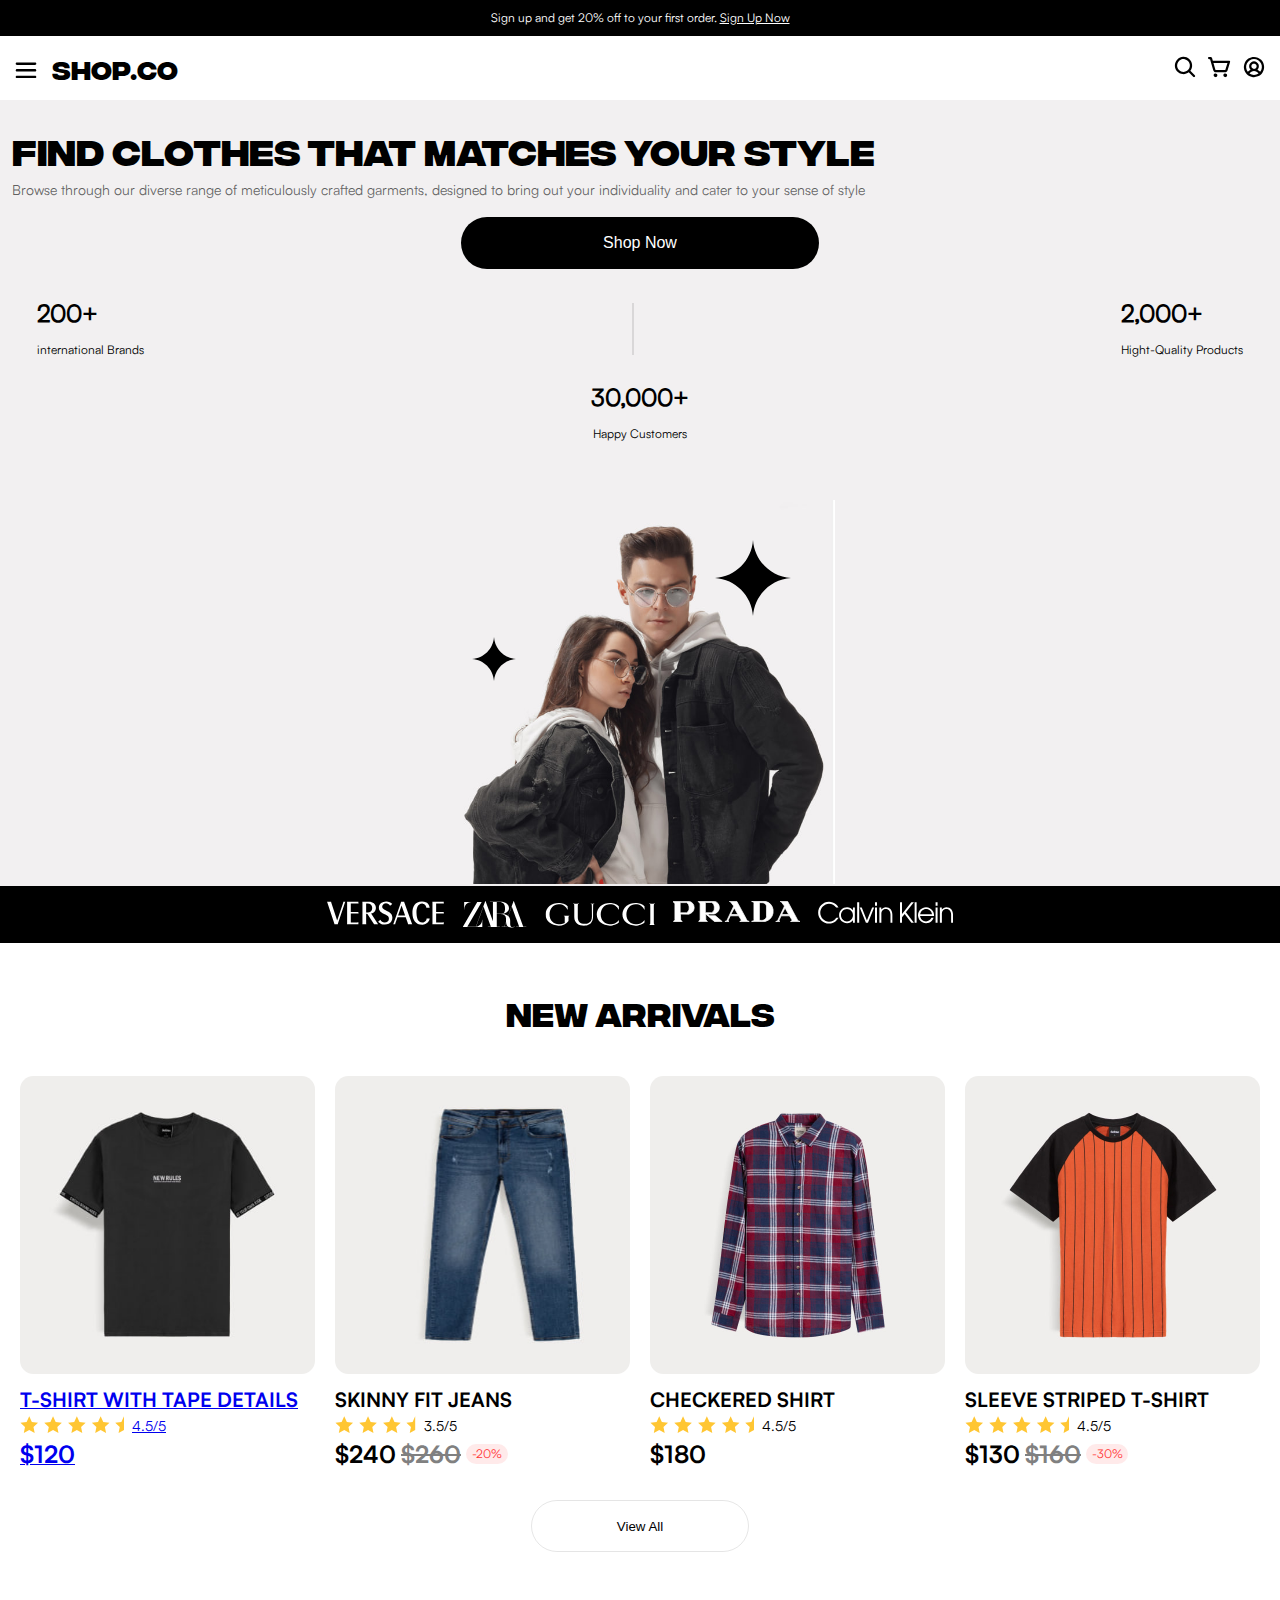
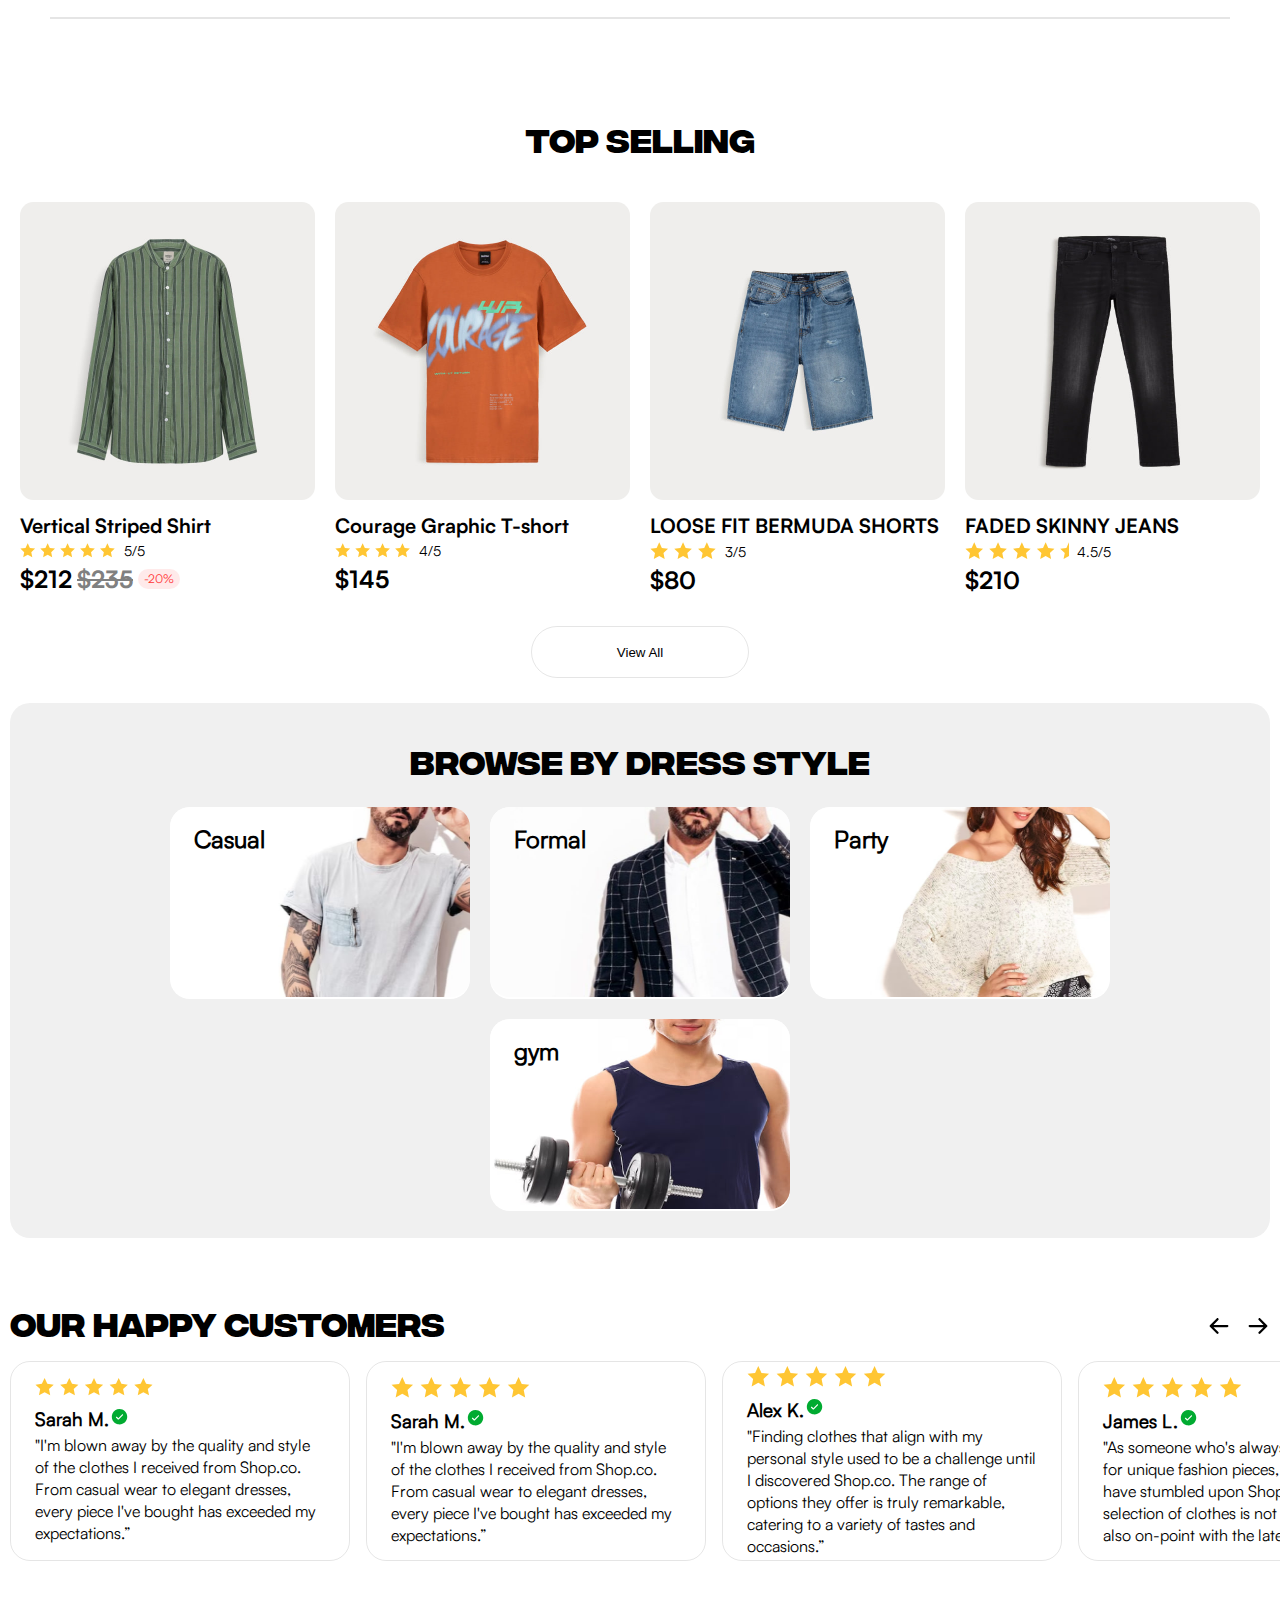
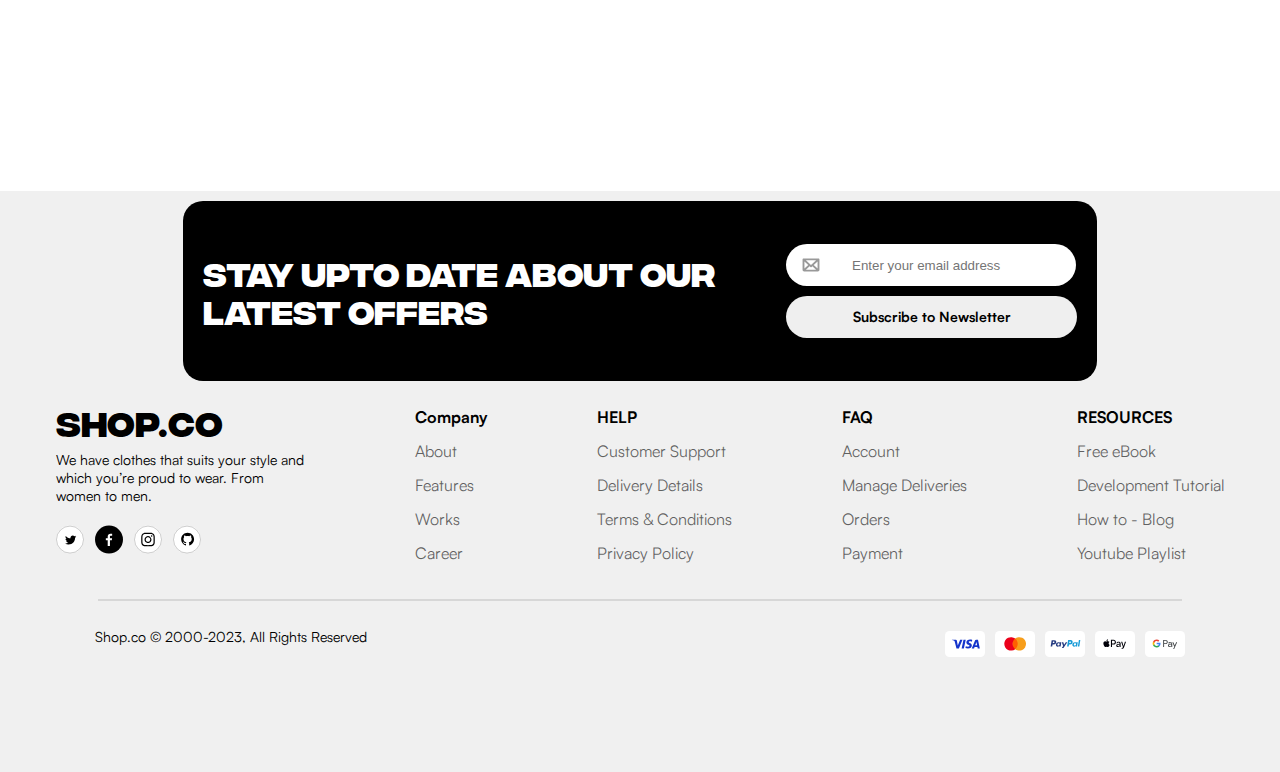
==== commit 94208e66: "finalCommit" ====
--- a/index.html
+++ b/index.html
@@ -1,11 +1,12 @@
+<!DOCTYPE html>
 <html lang="en">
   <head>
     <meta charset="UTF-8" />
     <meta name="viewport" content="width=device-width, initial-scale=1.0" />
+    <meta name="description" content="Find clothes that matches your style">
     <link rel="stylesheet" href="src/style.css" />
     <link href="https://fonts.googleapis.com/css2?family=Kanit:wght@400;700&display=swap" rel="stylesheet">
     <title>SHOP.CO</title>
-    <script defer src="src/js/controller.js" type="module"></script>
   </head>
   <body>
     <header>
@@ -29,7 +30,9 @@
                 <path d="M19.375 8C19.375 8.29837 19.2565 8.58452 19.0455 8.79549C18.8345 9.00647 18.5484 9.125 18.25 9.125H1.75C1.45163 9.125 1.16548 9.00647 0.954505 8.79549C0.743526 8.58452 0.625 8.29837 0.625 8C0.625 7.70163 0.743526 7.41548 0.954505 7.2045C1.16548 6.99353 1.45163 6.875 1.75 6.875H18.25C18.5484 6.875 18.8345 6.99353 19.0455 7.2045C19.2565 7.41548 19.375 7.70163 19.375 8ZM1.75 3.125H18.25C18.5484 3.125 18.8345 3.00647 19.0455 2.7955C19.2565 2.58452 19.375 2.29837 19.375 2C19.375 1.70163 19.2565 1.41548 19.0455 1.2045C18.8345 0.993526 18.5484 0.875 18.25 0.875H1.75C1.45163 0.875 1.16548 0.993526 0.954505 1.2045C0.743526 1.41548 0.625 1.70163 0.625 2C0.625 2.29837 0.743526 2.58452 0.954505 2.7955C1.16548 3.00647 1.45163 3.125 1.75 3.125ZM18.25 12.875H1.75C1.45163 12.875 1.16548 12.9935 0.954505 13.2045C0.743526 13.4155 0.625 13.7016 0.625 14C0.625 14.2984 0.743526 14.5845 0.954505 14.7955C1.16548 15.0065 1.45163 15.125 1.75 15.125H18.25C18.5484 15.125 18.8345 15.0065 19.0455 14.7955C19.2565 14.5845 19.375 14.2984 19.375 14C19.375 13.7016 19.2565 13.4155 19.0455 13.2045C18.8345 12.9935 18.5484 12.875 18.25 12.875Z" fill="black"/>
               </svg>
             </button>
-            <span class="brand-name">SHOP.CO</span>
+            <a href="index.html">
+              <span class="brand-name">SHOP.CO</span>
+            </a>
           </div>
 
           <!--For lg devices-->
--- a/src/style.css
+++ b/src/style.css
@@ -104,6 +104,11 @@
 .nav-content {
   display: flex;
   justify-content: space-between;
+}
+
+.nav-content a {
+  text-decoration: none;
+  color: black;
 }
 
 .nav-logo {
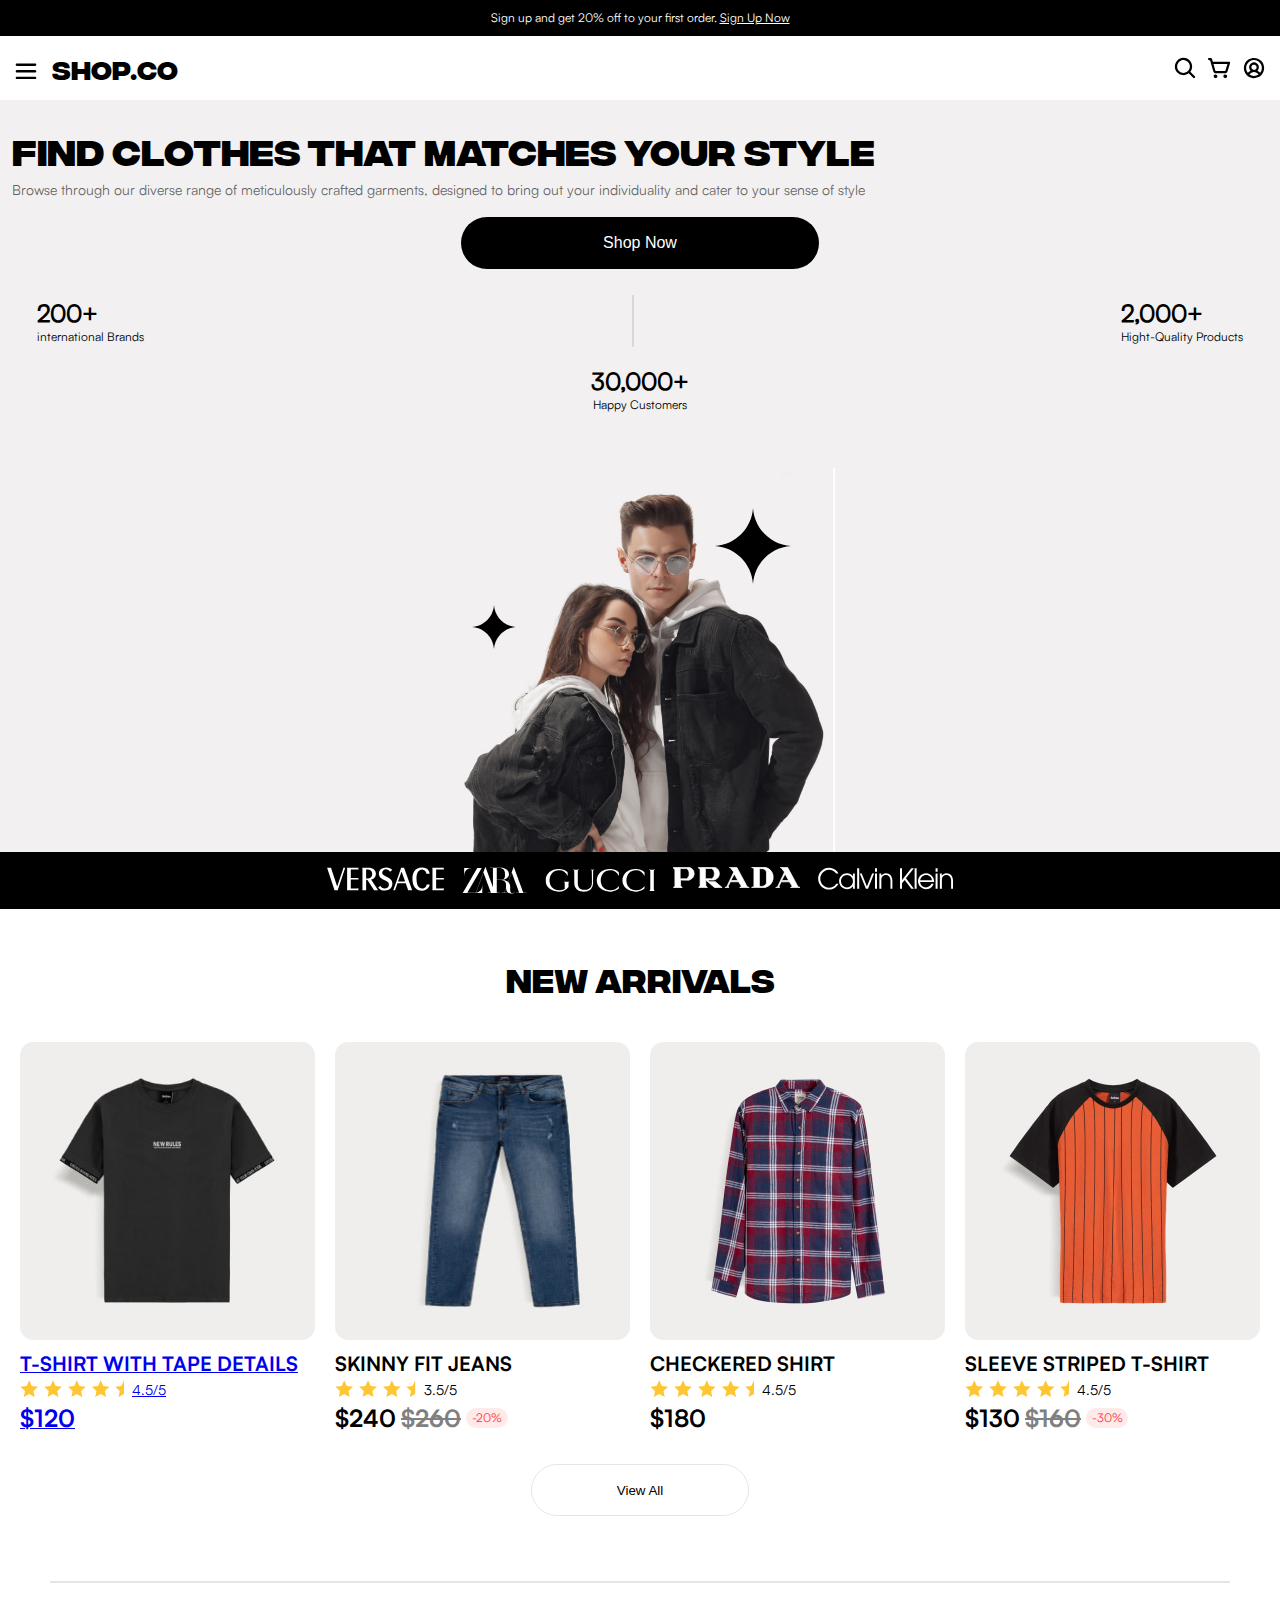
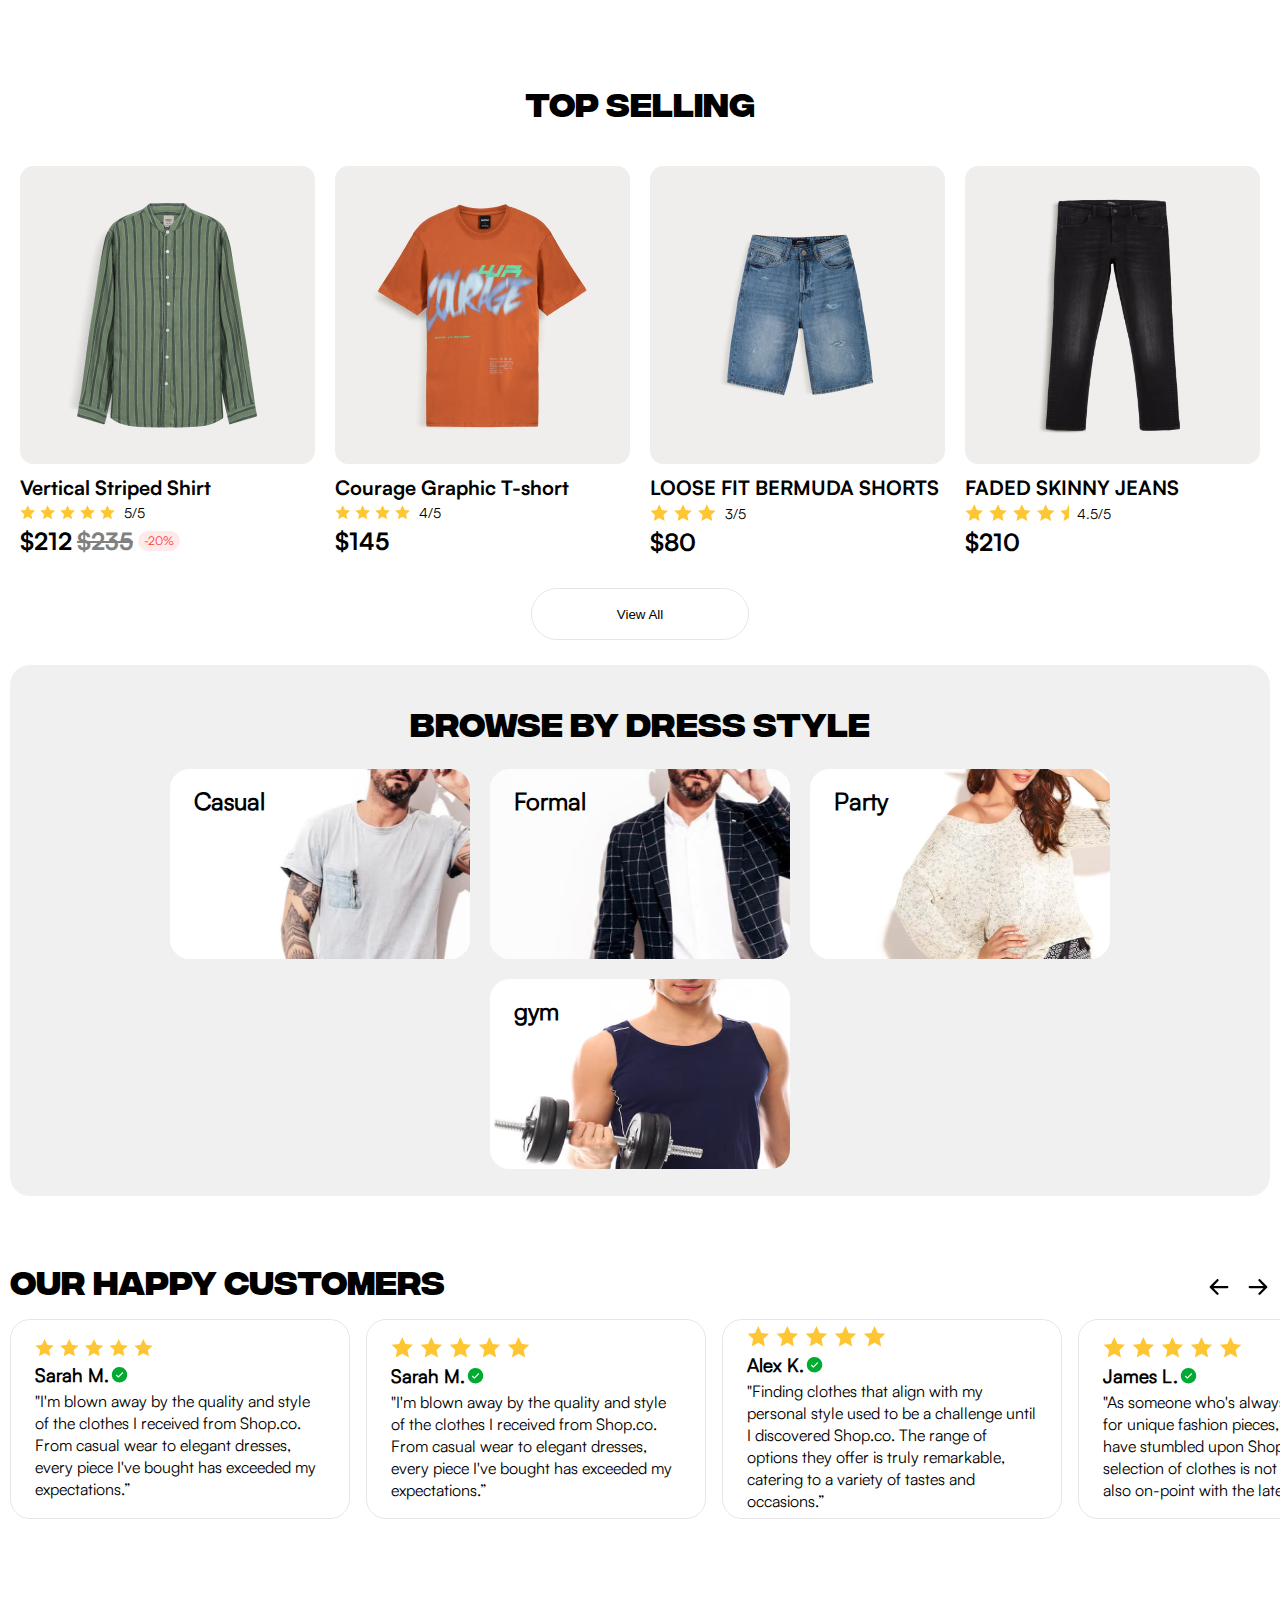
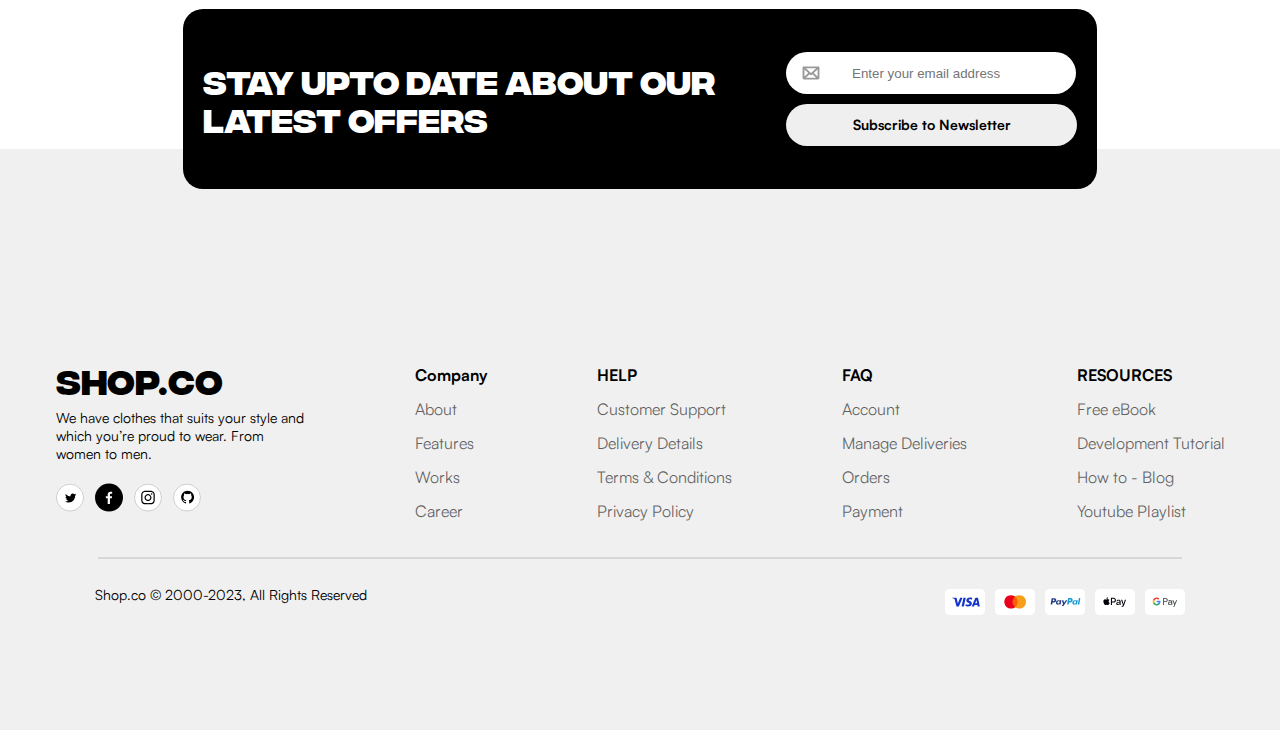
==== commit 0f6b2881: "optimization" ====
--- a/index.html
+++ b/index.html
@@ -1,4 +1,3 @@
-<!DOCTYPE html>
 <html lang="en">
   <head>
     <meta charset="UTF-8" />
